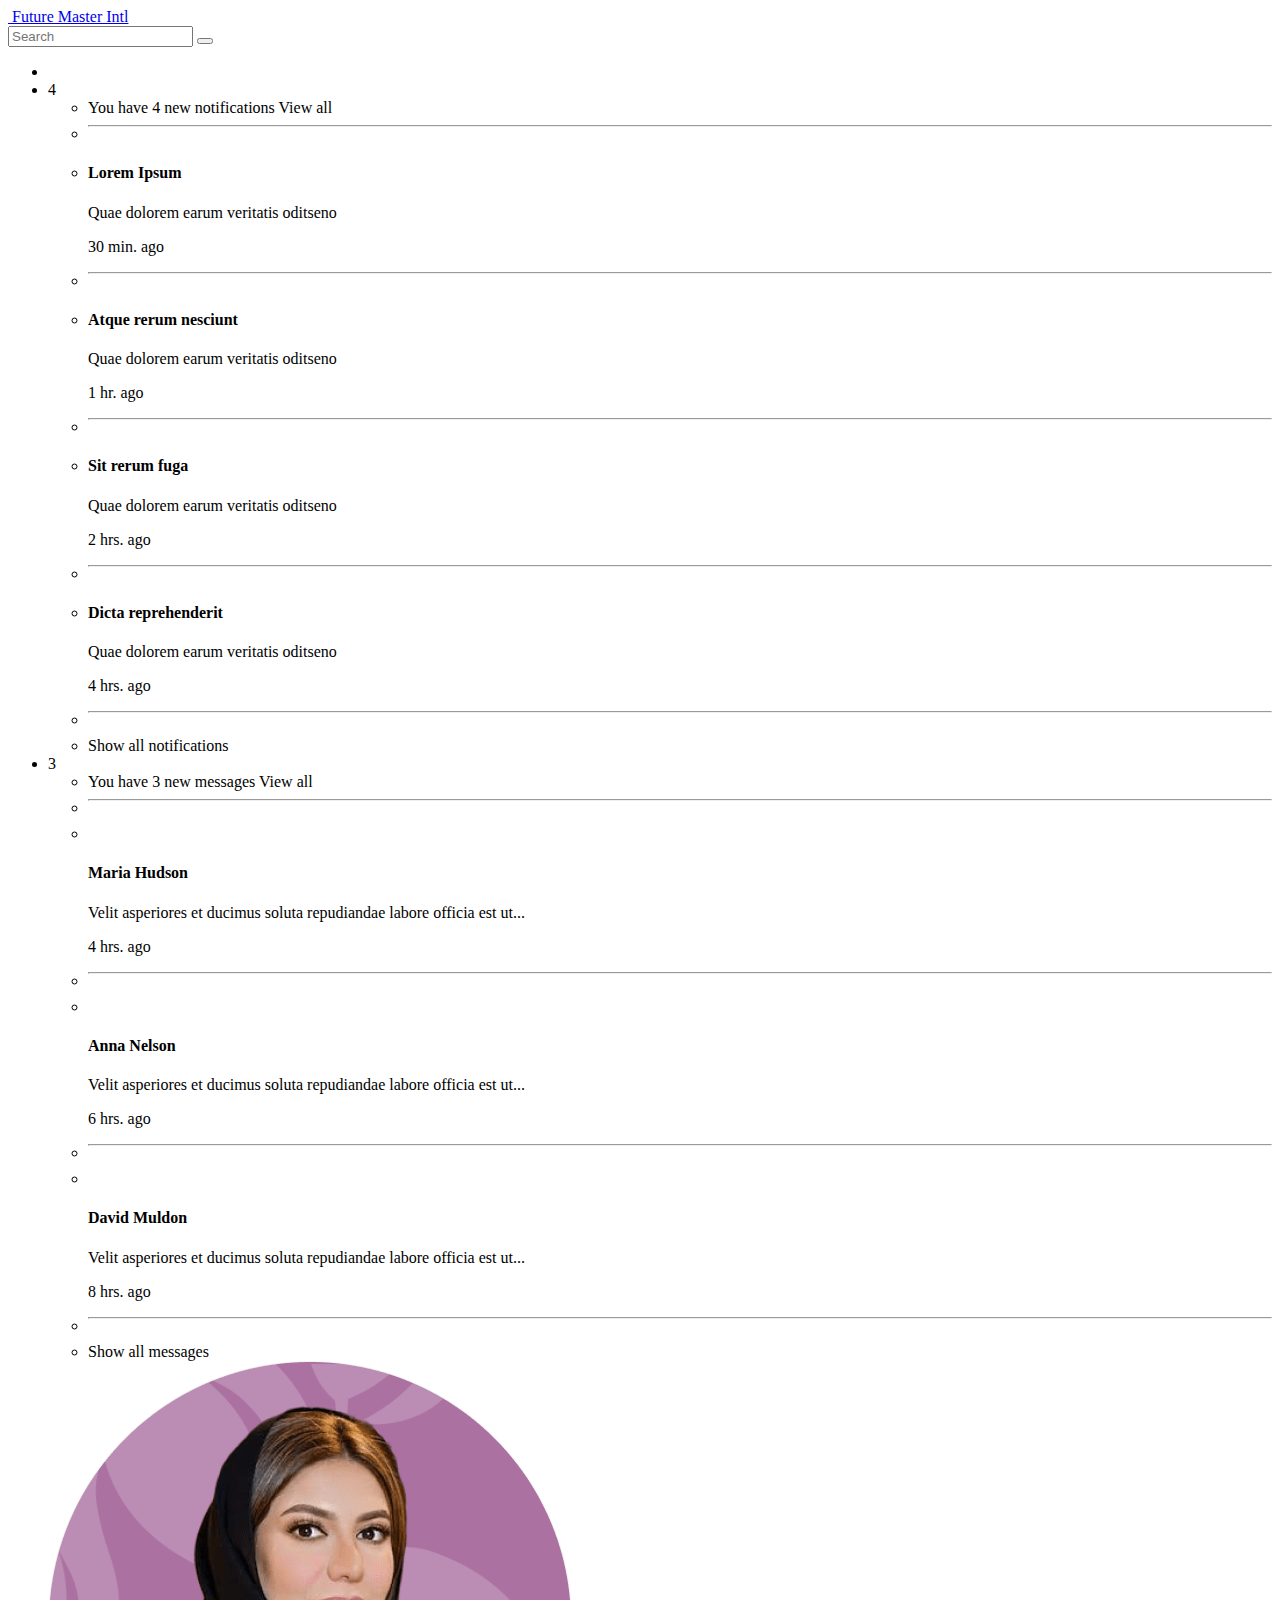
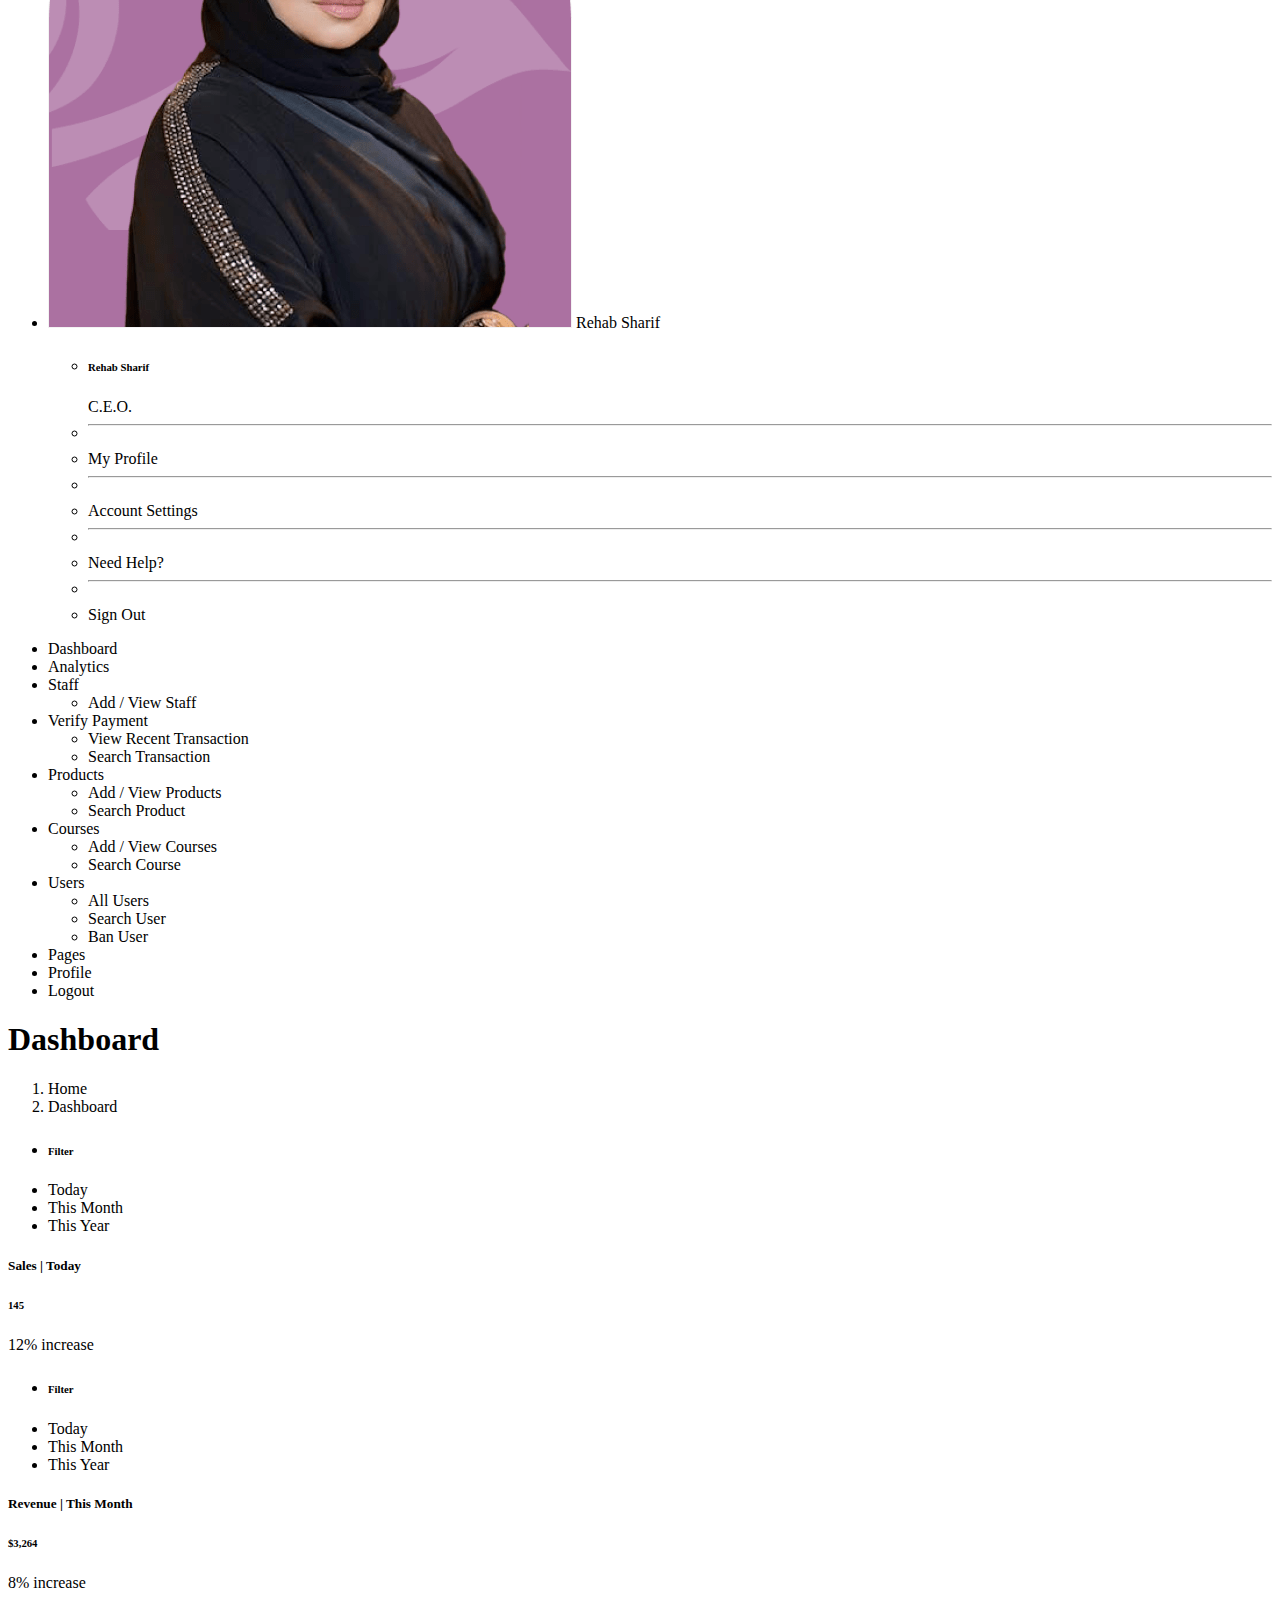
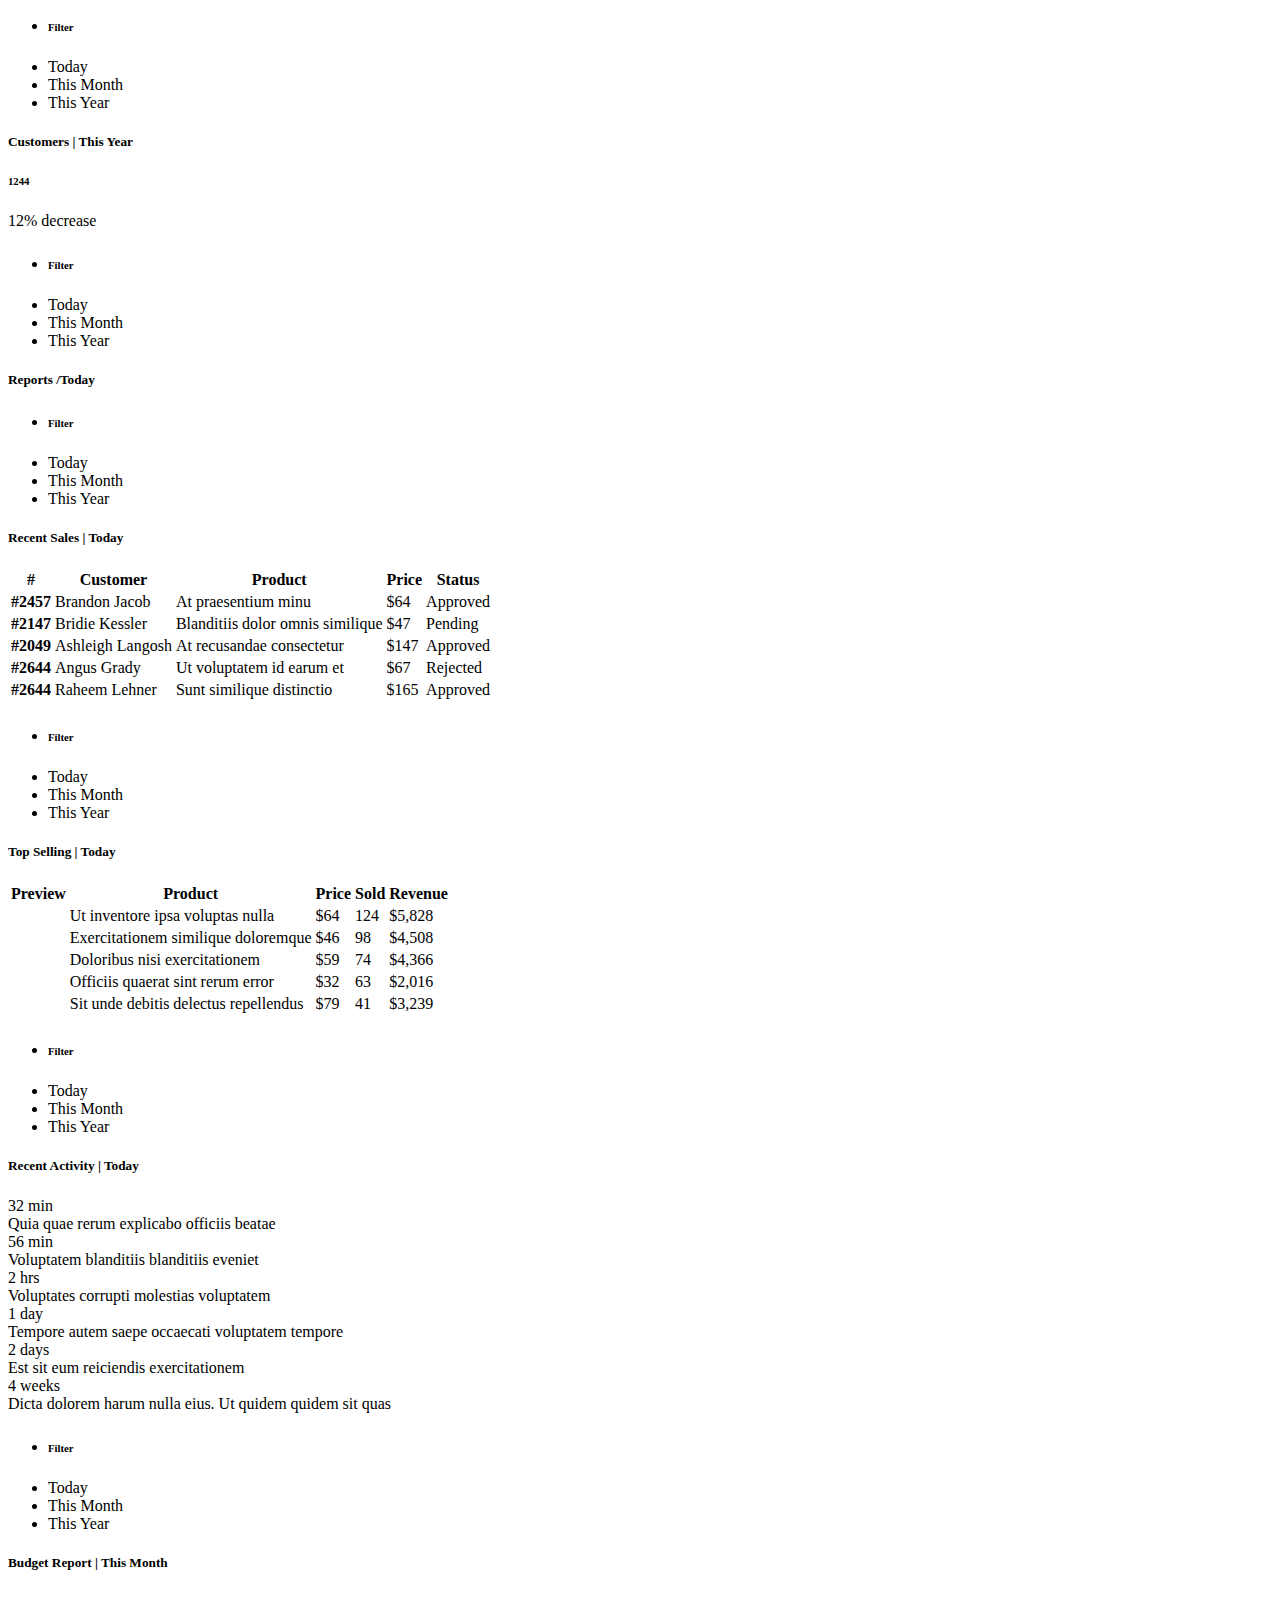
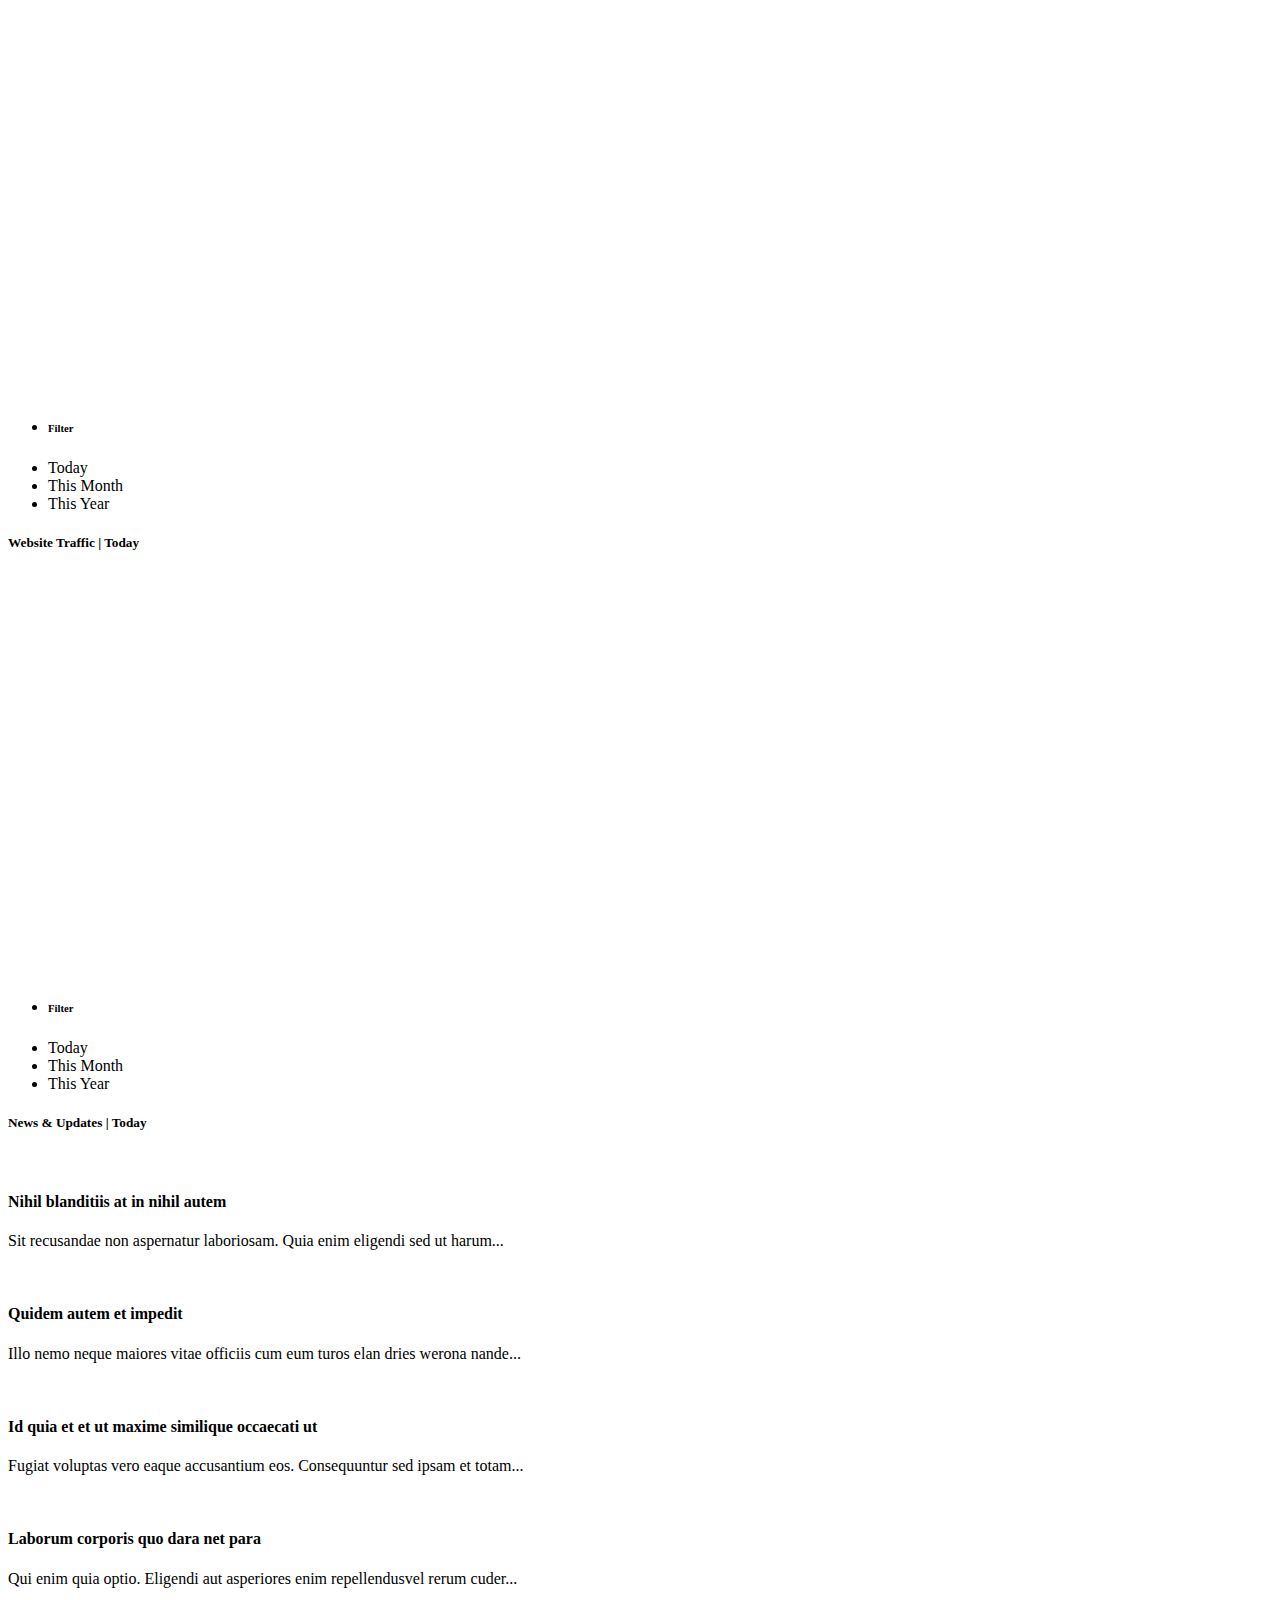
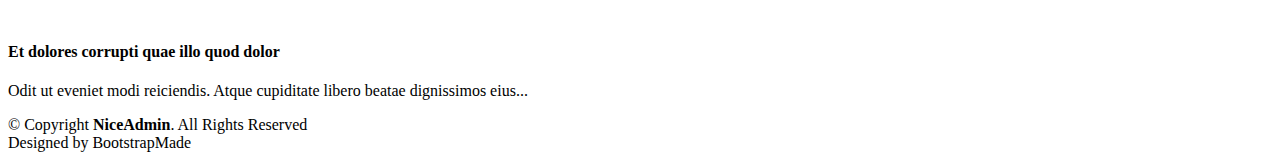
==== index.html @ d4f4d5f5 "Update and rename new.html to index.html" ====
<!DOCTYPE html>
<html lang="en">

<head>
  <meta charset="utf-8">
  <meta content="width=device-width, initial-scale=1.0" name="viewport">

  <title>Dashboard</title>
  <meta content="" name="description">
  <meta content="" name="keywords">

  <!-- Favicons -->
  <link href="assets/img/favicon.png" rel="icon">
  <link href="assets/img/apple-touch-icon.png" rel="apple-touch-icon">

  <!-- Google Fonts -->
  <link href="https://fonts.gstatic.com" rel="preconnect">
  <link href="https://fonts.googleapis.com/css?family=Open+Sans:300,300i,400,400i,600,600i,700,700i|Nunito:300,300i,400,400i,600,600i,700,700i|Poppins:300,300i,400,400i,500,500i,600,600i,700,700i" rel="stylesheet">

  <!-- Vendor CSS Files -->
  <link href="assets/vendor/bootstrap/css/bootstrap.min.css" rel="stylesheet">
  <link href="assets/vendor/bootstrap-icons/bootstrap-icons.css" rel="stylesheet">
  <link href="assets/vendor/boxicons/css/boxicons.min.css" rel="stylesheet">
  <link href="assets/vendor/quill/quill.snow.css" rel="stylesheet">
  <link href="assets/vendor/quill/quill.bubble.css" rel="stylesheet">
  <link href="assets/vendor/remixicon/remixicon.css" rel="stylesheet">
  <link href="assets/vendor/simple-datatables/style.css" rel="stylesheet">


  <!-- Template Main CSS File -->
  <link href="assets/css/style.css" rel="stylesheet">

  <!-- =======================================================
  * Template Name: NiceAdmin
  * Updated: Jan 29 2024 with Bootstrap v5.3.2
  * Template URL: https://bootstrapmade.com/nice-admin-bootstrap-admin-html-template/
  * Author: BootstrapMade.com
  * License: https://bootstrapmade.com/license/
  ======================================================== -->
</head>

<body>

  <!-- ======= Header ======= -->
  <header id="header" class="header fixed-top d-flex align-items-center">

    <div class="d-flex align-items-center justify-content-between">
      <a href="#" class="logo d-flex align-items-center">
        <img src="assets/img/logo.png" alt="">
        <span class="d-none d-lg-block">Future Master Intl</span>
      </a>
      <i class="bi bi-list toggle-sidebar-btn"></i>
    </div><!-- End Logo -->

    <div class="search-bar">
      <form class="search-form d-flex align-items-center" method="POST" action="#">
        <input type="text" name="query" placeholder="Search" title="Enter search keyword">
        <button type="submit" title="Search"><i class="bi bi-search"></i></button>
      </form>
    </div><!-- End Search Bar -->

    <nav class="header-nav ms-auto">
      <ul class="d-flex align-items-center">

        <li class="nav-item d-block d-lg-none">
          <a class="nav-link nav-icon search-bar-toggle " haref="#">
            <i class="bi bi-search"></i>
          </a>
        </li><!-- End Search Icon-->

        <li class="nav-item dropdown">

          <a class="nav-link nav-icon" haref="#" data-bs-toggle="dropdown">
            <i class="bi bi-bell"></i>
            <span class="badge bg-primary badge-number">4</span>
          </a><!-- End Notification Icon -->

          <ul class="dropdown-menu dropdown-menu-end dropdown-menu-arrow notifications">
            <li class="dropdown-header">
              You have 4 new notifications
              <a haref="#"><span class="badge rounded-pill bg-primary p-2 ms-2">View all</span></a>
            </li>
            <li>
              <hr class="dropdown-divider">
            </li>

            <li class="notification-item">
              <i class="bi bi-exclamation-circle text-warning"></i>
              <div>
                <h4>Lorem Ipsum</h4>
                <p>Quae dolorem earum veritatis oditseno</p>
                <p>30 min. ago</p>
              </div>
            </li>

            <li>
              <hr class="dropdown-divider">
            </li>

            <li class="notification-item">
              <i class="bi bi-x-circle text-danger"></i>
              <div>
                <h4>Atque rerum nesciunt</h4>
                <p>Quae dolorem earum veritatis oditseno</p>
                <p>1 hr. ago</p>
              </div>
            </li>

            <li>
              <hr class="dropdown-divider">
            </li>

            <li class="notification-item">
              <i class="bi bi-check-circle text-success"></i>
              <div>
                <h4>Sit rerum fuga</h4>
                <p>Quae dolorem earum veritatis oditseno</p>
                <p>2 hrs. ago</p>
              </div>
            </li>

            <li>
              <hr class="dropdown-divider">
            </li>

            <li class="notification-item">
              <i class="bi bi-info-circle text-primary"></i>
              <div>
                <h4>Dicta reprehenderit</h4>
                <p>Quae dolorem earum veritatis oditseno</p>
                <p>4 hrs. ago</p>
              </div>
            </li>

            <li>
              <hr class="dropdown-divider">
            </li>
            <li class="dropdown-footer">
              <a haref="#">Show all notifications</a>
            </li>

          </ul><!-- End Notification Dropdown Items -->

        </li><!-- End Notification Nav -->

        <li class="nav-item dropdown">

          <a class="nav-link nav-icon" haref="#" data-bs-toggle="dropdown">
            <i class="bi bi-chat-left-text"></i>
            <span class="badge bg-success badge-number">3</span>
          </a><!-- End Messages Icon -->

          <ul class="dropdown-menu dropdown-menu-end dropdown-menu-arrow messages">
            <li class="dropdown-header">
              You have 3 new messages
              <a haref="#"><span class="badge rounded-pill bg-primary p-2 ms-2">View all</span></a>
            </li>
            <li>
              <hr class="dropdown-divider">
            </li>

            <li class="message-item">
              <a haref="#">
                <img src="assets/img/messages-1.jpg" alt="" class="rounded-circle">
                <div>
                  <h4>Maria Hudson</h4>
                  <p>Velit asperiores et ducimus soluta repudiandae labore officia est ut...</p>
                  <p>4 hrs. ago</p>
                </div>
              </a>
            </li>
            <li>
              <hr class="dropdown-divider">
            </li>

            <li class="message-item">
              <a haref="#">
                <img src="assets/img/messages-2.jpg" alt="" class="rounded-circle">
                <div>
                  <h4>Anna Nelson</h4>
                  <p>Velit asperiores et ducimus soluta repudiandae labore officia est ut...</p>
                  <p>6 hrs. ago</p>
                </div>
              </a>
            </li>
            <li>
              <hr class="dropdown-divider">
            </li>

            <li class="message-item">
              <a haref="#">
                <img src="assets/img/messages-3.jpg" alt="" class="rounded-circle">
                <div>
                  <h4>David Muldon</h4>
                  <p>Velit asperiores et ducimus soluta repudiandae labore officia est ut...</p>
                  <p>8 hrs. ago</p>
                </div>
              </a>
            </li>
            <li>
              <hr class="dropdown-divider">
            </li>

            <li class="dropdown-footer">
              <a haref="#">Show all messages</a>
            </li>

          </ul><!-- End Messages Dropdown Items -->

        </li><!-- End Messages Nav -->

        <li class="nav-item dropdown pe-3">

          <a class="nav-link nav-profile d-flex align-items-center pe-0" haref="#" data-bs-toggle="dropdown">
            <img src="About-Rehab.png" alt="Profile" class="rounded-circle">
            <span class="d-none d-md-block dropdown-toggle ps-2">Rehab Sharif</span>
          </a><!-- End Profile Iamge Icon -->

          <ul class="dropdown-menu dropdown-menu-end dropdown-menu-arrow profile">
            <li class="dropdown-header">
              <h6>Rehab Sharif</h6>
              <span>C.E.O.</span>
            </li>
            <li>
              <hr class="dropdown-divider">
            </li>

            <li>
              <a class="dropdown-item d-flex align-items-center" haref="users-profile.html">
                <i class="bi bi-person"></i>
                <span>My Profile</span>
              </a>
            </li>
            <li>
              <hr class="dropdown-divider">
            </li>

            <li>
              <a class="dropdown-item d-flex align-items-center" haref="users-profile.html">
                <i class="bi bi-gear"></i>
                <span>Account Settings</span>
              </a>
            </li>
            <li>
              <hr class="dropdown-divider">
            </li>

            <li>
              <a class="dropdown-item d-flex align-items-center" haref="pages-faq.html">
                <i class="bi bi-question-circle"></i>
                <span>Need Help?</span>
              </a>
            </li>
            <li>
              <hr class="dropdown-divider">
            </li>

            <li>
              <a class="dropdown-item d-flex align-items-center" haref="#">
                <i class="bi bi-box-arrow-right"></i>
                <span>Sign Out</span>
              </a>
            </li>

          </ul><!-- End Profile Dropdown Items -->
        </li><!-- End Profile Nav -->

      </ul>
    </nav><!-- End Icons Navigation -->

  </header><!-- End Header -->

  <!-- ======= Sidebar ======= -->
  <aside id="sidebar" class="sidebar">

    <ul class="sidebar-nav" id="sidebar-nav">

      <li class="nav-item">
        <a class="nav-link " haref="index.html" >
          <i class="bi bi-grid"></i>
          <span>Dashboard</span>
        </a>
      </li><!-- End Dashboard Nav -->

      <!-- Analytics  -->
      <li class="nav-item">
        <a class="nav-link collapsed" data-bs-target="#tables-nav" data-bs-toggle="collapse" haref="#">
          <i class="bi bi-layout-text-window-reverse"></i><span>Analytics</span>
        </a>
      </li>

      <!-- Staff Module  -->
      <li class="nav-item">
        <a class="nav-link collapsed" data-bs-target="#tables-nav" data-bs-toggle="collapse" haref="#">
          <i class="bi bi-layout-text-window-reverse"></i><span>Staff</span><i class="bi bi-chevron-down ms-auto"></i>
        </a>
        <ul id="tables-nav" class="nav-content collapse " data-bs-parent="#sidebar-nav">
          <li>
            <a haref="tables-general.html">
              <i class="bi bi-circle"></i><span>Add / View Staff</span>
            </a>
          </li>
        
        </ul>
      </li>

      <!-- verify payment module  -->
      <li class="nav-item">
        <a class="nav-link collapsed" data-bs-target="#tables-nav" data-bs-toggle="collapse" haref="#">
          <i class="bi bi-layout-text-window-reverse"></i><span>Verify Payment</span><i class="bi bi-chevron-down ms-auto"></i>
        </a>
        <ul id="tables-nav" class="nav-content collapse " data-bs-parent="#sidebar-nav">
          <li>
            <a haref="tables-general.html">
              <i class="bi bi-circle"></i><span> View Recent Transaction</span>
            </a>
          </li>
          <li>
            <a haref="tables-data.html">
              <i class="bi bi-circle"></i><span>Search Transaction</span>
            </a>
          </li>
        </ul>
      </li>

      <!-- //product managerment  -->
<li class="nav-item">
    <a class="nav-link collapsed" data-bs-target="#tables-nav" data-bs-toggle="collapse" haref="#">
      <i class="bi bi-layout-text-window-reverse"></i><span>Products</span><i class="bi bi-chevron-down ms-auto"></i>
    </a>
    <ul id="tables-nav" class="nav-content collapse " data-bs-parent="#sidebar-nav">
      <li>
        <a haref="tables-general.html">
          <i class="bi bi-circle"></i><span> Add / View Products</span>
        </a>
      </li>
      <li>
        <a haref="tables-data.html">
          <i class="bi bi-circle"></i><span>Search Product</span>
        </a>
      </li>
    </ul>
  </li>

      <!-- Course Management  -->
      <li class="nav-item">
        <a class="nav-link collapsed" data-bs-target="#tables-nav" data-bs-toggle="collapse" haref="#">
          <i class="bi bi-layout-text-window-reverse"></i><span>Courses</span><i class="bi bi-chevron-down ms-auto"></i>
        </a>
        <ul id="tables-nav" class="nav-content collapse " data-bs-parent="#sidebar-nav">
          <li>
            <a haref="tables-general.html">
              <i class="bi bi-circle"></i><span>Add / View Courses</span>
            </a>
          </li>
          <li>
            <a haref="tables-data.html">
              <i class="bi bi-circle"></i><span>Search Course</span>
            </a>
          </li>
        </ul>
      </li>
 <!-- client Management  -->
 <li class="nav-item">
    <a class="nav-link collapsed" data-bs-target="#tables-nav" data-bs-toggle="collapse" haref="#">
      <i class="bi bi-layout-text-window-reverse"></i><span>Users</span><i class="bi bi-chevron-down ms-auto"></i>
    </a>
    <ul id="tables-nav" class="nav-content collapse " data-bs-parent="#sidebar-nav">
      <li>
        <a haref="tables-general.html">
          <i class="bi bi-circle"></i><span>All Users</span>
        </a>
      </li>
      <li>
        <a haref="tables-data.html">
          <i class="bi bi-circle"></i><span>Search User</span>
        </a>
      </li>
      <li>
        <a haref="tables-data.html">
          <i class="bi bi-circle"></i><span>Ban User</span>
        </a>
      </li>
    </ul>
  </li>




    

      <li class="nav-heading">Pages</li>

      <li class="nav-item">
        <a class="nav-link collapsed" haref="users-profile.html">
          <i class="bi bi-person"></i>
          <span>Profile</span>
        </a>
      </li><!-- End Profile Page Nav -->

      

      <li class="nav-item">
        <a class="nav-link collapsed" haref="pages-error-404.html">
          <i class="bi bi-dash-circle"></i>
          <span>Logout</span>
        </a>
      </li>
    </ul>

  </aside><!-- End Sidebar-->

  <main id="main" class="main">

    <div class="pagetitle">
      <h1>Dashboard</h1>
      <nav>
        <ol class="breadcrumb">
          <li class="breadcrumb-item"><a haref="index.html">Home</a></li>
          <li class="breadcrumb-item active ">Dashboard</li>
        </ol>
      </nav>
    </div><!-- End Page Title -->

    <section class="section dashboard">
      <div class="row">

        <!-- Left side columns -->
        <div class="col-lg-8">
          <div class="row">

            <!-- Sales Card -->
            <div class="col-xxl-4 col-md-6">
              <div class="card info-card sales-card">

                <div class="filter">
                  <a class="icon" haref="#" data-bs-toggle="dropdown"><i class="bi bi-three-dots"></i></a>
                  <ul class="dropdown-menu dropdown-menu-end dropdown-menu-arrow">
                    <li class="dropdown-header text-start">
                      <h6>Filter</h6>
                    </li>

                    <li><a class="dropdown-item" haref="#">Today</a></li>
                    <li><a class="dropdown-item" haref="#">This Month</a></li>
                    <li><a class="dropdown-item" haref="#">This Year</a></li>
                  </ul>
                </div>

                <div class="card-body">
                  <h5 class="card-title">Sales <span>| Today</span></h5>

                  <div class="d-flex align-items-center">
                    <div class="card-icon rounded-circle d-flex align-items-center justify-content-center">
                      <i class="bi bi-cart"></i>
                    </div>
                    <div class="ps-3">
                      <h6>145</h6>
                      <span class="text-success small pt-1 fw-bold">12%</span> <span class="text-muted small pt-2 ps-1">increase</span>

                    </div>
                  </div>
                </div>

              </div>
            </div><!-- End Sales Card -->

            <!-- Revenue Card -->
            <div class="col-xxl-4 col-md-6">
              <div class="card info-card revenue-card">

                <div class="filter">
                  <a class="icon" haref="#" data-bs-toggle="dropdown"><i class="bi bi-three-dots"></i></a>
                  <ul class="dropdown-menu dropdown-menu-end dropdown-menu-arrow">
                    <li class="dropdown-header text-start">
                      <h6>Filter</h6>
                    </li>

                    <li><a class="dropdown-item" haref="#">Today</a></li>
                    <li><a class="dropdown-item" haref="#">This Month</a></li>
                    <li><a class="dropdown-item" haref="#">This Year</a></li>
                  </ul>
                </div>

                <div class="card-body">
                  <h5 class="card-title">Revenue <span>| This Month</span></h5>

                  <div class="d-flex align-items-center">
                    <div class="card-icon rounded-circle d-flex align-items-center justify-content-center">
                      <i class="bi bi-currency-dollar"></i>
                    </div>
                    <div class="ps-3">
                      <h6>$3,264</h6>
                      <span class="text-success small pt-1 fw-bold">8%</span> <span class="text-muted small pt-2 ps-1">increase</span>

                    </div>
                  </div>
                </div>

              </div>
            </div><!-- End Revenue Card -->

            <!-- Customers Card -->
            <div class="col-xxl-4 col-xl-12">

              <div class="card info-card customers-card">

                <div class="filter">
                  <a class="icon" haref="#" data-bs-toggle="dropdown"><i class="bi bi-three-dots"></i></a>
                  <ul class="dropdown-menu dropdown-menu-end dropdown-menu-arrow">
                    <li class="dropdown-header text-start">
                      <h6>Filter</h6>
                    </li>

                    <li><a class="dropdown-item" haref="#">Today</a></li>
                    <li><a class="dropdown-item" haref="#">This Month</a></li>
                    <li><a class="dropdown-item" haref="#">This Year</a></li>
                  </ul>
                </div>

                <div class="card-body">
                  <h5 class="card-title">Customers <span>| This Year</span></h5>

                  <div class="d-flex align-items-center">
                    <div class="card-icon rounded-circle d-flex align-items-center justify-content-center">
                      <i class="bi bi-people"></i>
                    </div>
                    <div class="ps-3">
                      <h6>1244</h6>
                      <span class="text-danger small pt-1 fw-bold">12%</span> <span class="text-muted small pt-2 ps-1">decrease</span>

                    </div>
                  </div>

                </div>
              </div>

            </div><!-- End Customers Card -->

            <!-- Reports -->
            <div class="col-12">
              <div class="card">

                <div class="filter">
                  <a class="icon" haref="#" data-bs-toggle="dropdown"><i class="bi bi-three-dots"></i></a>
                  <ul class="dropdown-menu dropdown-menu-end dropdown-menu-arrow">
                    <li class="dropdown-header text-start">
                      <h6>Filter</h6>
                    </li>

                    <li><a class="dropdown-item" haref="#">Today</a></li>
                    <li><a class="dropdown-item" haref="#">This Month</a></li>
                    <li><a class="dropdown-item" haref="#">This Year</a></li>
                  </ul>
                </div>

                <div class="card-body">
                  <h5 class="card-title">Reports <span>/Today</span></h5>

                  <!-- Line Chart -->
                  <div id="reportsChart"></div>

                  <script>
                    document.addEventListener("DOMContentLoaded", () => {
                      new ApexCharts(document.querySelector("#reportsChart"), {
                        series: [{
                          name: 'Sales',
                          data: [31, 40, 28, 51, 42, 82, 56],
                        }, {
                          name: 'Revenue',
                          data: [11, 32, 45, 32, 34, 52, 41]
                        }, {
                          name: 'Customers',
                          data: [15, 11, 32, 18, 9, 24, 11]
                        }],
                        chart: {
                          height: 350,
                          type: 'area',
                          toolbar: {
                            show: false
                          },
                        },
                        markers: {
                          size: 4
                        },
                        colors: ['#4154f1', '#2eca6a', '#ff771d'],
                        fill: {
                          type: "gradient",
                          gradient: {
                            shadeIntensity: 1,
                            opacityFrom: 0.3,
                            opacityTo: 0.4,
                            stops: [0, 90, 100]
                          }
                        },
                        dataLabels: {
                          enabled: false
                        },
                        stroke: {
                          curve: 'smooth',
                          width: 2
                        },
                        xaxis: {
                          type: 'datetime',
                          categories: ["2018-09-19T00:00:00.000Z", "2018-09-19T01:30:00.000Z", "2018-09-19T02:30:00.000Z", "2018-09-19T03:30:00.000Z", "2018-09-19T04:30:00.000Z", "2018-09-19T05:30:00.000Z", "2018-09-19T06:30:00.000Z"]
                        },
                        tooltip: {
                          x: {
                            format: 'dd/MM/yy HH:mm'
                          },
                        }
                      }).render();
                    });
                  </script>
                  <!-- End Line Chart -->

                </div>

              </div>
            </div><!-- End Reports -->

            <!-- Recent Sales -->
            <div class="col-12">
              <div class="card recent-sales overflow-auto">

                <div class="filter">
                  <a class="icon" haref="#" data-bs-toggle="dropdown"><i class="bi bi-three-dots"></i></a>
                  <ul class="dropdown-menu dropdown-menu-end dropdown-menu-arrow">
                    <li class="dropdown-header text-start">
                      <h6>Filter</h6>
                    </li>

                    <li><a class="dropdown-item" haref="#">Today</a></li>
                    <li><a class="dropdown-item" haref="#">This Month</a></li>
                    <li><a class="dropdown-item" haref="#">This Year</a></li>
                  </ul>
                </div>

                <div class="card-body">
                  <h5 class="card-title">Recent Sales <span>| Today</span></h5>

                  <table class="table table-borderless datatable">
                    <thead>
                      <tr>
                        <th scope="col">#</th>
                        <th scope="col">Customer</th>
                        <th scope="col">Product</th>
                        <th scope="col">Price</th>
                        <th scope="col">Status</th>
                      </tr>
                    </thead>
                    <tbody>
                      <tr>
                        <th scope="row"><a haref="#">#2457</a></th>
                        <td>Brandon Jacob</td>
                        <td><a haref="#" class="text-primary">At praesentium minu</a></td>
                        <td>$64</td>
                        <td><span class="badge bg-success">Approved</span></td>
                      </tr>
                      <tr>
                        <th scope="row"><a haref="#">#2147</a></th>
                        <td>Bridie Kessler</td>
                        <td><a haref="#" class="text-primary">Blanditiis dolor omnis similique</a></td>
                        <td>$47</td>
                        <td><span class="badge bg-warning">Pending</span></td>
                      </tr>
                      <tr>
                        <th scope="row"><a haref="#">#2049</a></th>
                        <td>Ashleigh Langosh</td>
                        <td><a haref="#" class="text-primary">At recusandae consectetur</a></td>
                        <td>$147</td>
                        <td><span class="badge bg-success">Approved</span></td>
                      </tr>
                      <tr>
                        <th scope="row"><a haref="#">#2644</a></th>
                        <td>Angus Grady</td>
                        <td><a haref="#" class="text-primar">Ut voluptatem id earum et</a></td>
                        <td>$67</td>
                        <td><span class="badge bg-danger">Rejected</span></td>
                      </tr>
                      <tr>
                        <th scope="row"><a haref="#">#2644</a></th>
                        <td>Raheem Lehner</td>
                        <td><a haref="#" class="text-primary">Sunt similique distinctio</a></td>
                        <td>$165</td>
                        <td><span class="badge bg-success">Approved</span></td>
                      </tr>
                    </tbody>
                  </table>

                </div>

              </div>
            </div><!-- End Recent Sales -->

            <!-- Top Selling -->
            <div class="col-12">
              <div class="card top-selling overflow-auto">

                <div class="filter">
                  <a class="icon" haref="#" data-bs-toggle="dropdown"><i class="bi bi-three-dots"></i></a>
                  <ul class="dropdown-menu dropdown-menu-end dropdown-menu-arrow">
                    <li class="dropdown-header text-start">
                      <h6>Filter</h6>
                    </li>

                    <li><a class="dropdown-item" haref="#">Today</a></li>
                    <li><a class="dropdown-item" haref="#">This Month</a></li>
                    <li><a class="dropdown-item" haref="#">This Year</a></li>
                  </ul>
                </div>

                <div class="card-body pb-0">
                  <h5 class="card-title">Top Selling <span>| Today</span></h5>

                  <table class="table table-borderless">
                    <thead>
                      <tr>
                        <th scope="col">Preview</th>
                        <th scope="col">Product</th>
                        <th scope="col">Price</th>
                        <th scope="col">Sold</th>
                        <th scope="col">Revenue</th>
                      </tr>
                    </thead>
                    <tbody>
                      <tr>
                        <th scope="row"><a haref="#"><img src="assets/img/product-1.jpg" alt=""></a></th>
                        <td><a haref="#" class="text-primary fw-bold">Ut inventore ipsa voluptas nulla</a></td>
                        <td>$64</td>
                        <td class="fw-bold">124</td>
                        <td>$5,828</td>
                      </tr>
                      <tr>
                        <th scope="row"><a haref="#"><img src="assets/img/product-2.jpg" alt=""></a></th>
                        <td><a haref="#" class="text-primary fw-bold">Exercitationem similique doloremque</a></td>
                        <td>$46</td>
                        <td class="fw-bold">98</td>
                        <td>$4,508</td>
                      </tr>
                      <tr>
                        <th scope="row"><a haref="#"><img src="assets/img/product-3.jpg" alt=""></a></th>
                        <td><a haref="#" class="text-primary fw-bold">Doloribus nisi exercitationem</a></td>
                        <td>$59</td>
                        <td class="fw-bold">74</td>
                        <td>$4,366</td>
                      </tr>
                      <tr>
                        <th scope="row"><a haref="#"><img src="assets/img/product-4.jpg" alt=""></a></th>
                        <td><a haref="#" class="text-primary fw-bold">Officiis quaerat sint rerum error</a></td>
                        <td>$32</td>
                        <td class="fw-bold">63</td>
                        <td>$2,016</td>
                      </tr>
                      <tr>
                        <th scope="row"><a haref="#"><img src="assets/img/product-5.jpg" alt=""></a></th>
                        <td><a haref="#" class="text-primary fw-bold">Sit unde debitis delectus repellendus</a></td>
                        <td>$79</td>
                        <td class="fw-bold">41</td>
                        <td>$3,239</td>
                      </tr>
                    </tbody>
                  </table>

                </div>

              </div>
            </div><!-- End Top Selling -->

          </div>
        </div><!-- End Left side columns -->

        <!-- Right side columns -->
        <div class="col-lg-4">

          <!-- Recent Activity -->
          <div class="card">
            <div class="filter">
              <a class="icon" haref="#" data-bs-toggle="dropdown"><i class="bi bi-three-dots"></i></a>
              <ul class="dropdown-menu dropdown-menu-end dropdown-menu-arrow">
                <li class="dropdown-header text-start">
                  <h6>Filter</h6>
                </li>

                <li><a class="dropdown-item" haref="#">Today</a></li>
                <li><a class="dropdown-item" haref="#">This Month</a></li>
                <li><a class="dropdown-item" haref="#">This Year</a></li>
              </ul>
            </div>

            <div class="card-body">
              <h5 class="card-title">Recent Activity <span>| Today</span></h5>

              <div class="activity">

                <div class="activity-item d-flex">
                  <div class="activite-label">32 min</div>
                  <i class='bi bi-circle-fill activity-badge text-success align-self-start'></i>
                  <div class="activity-content">
                    Quia quae rerum <a haref="#" class="fw-bold text-dark">explicabo officiis</a> beatae
                  </div>
                </div><!-- End activity item-->

                <div class="activity-item d-flex">
                  <div class="activite-label">56 min</div>
                  <i class='bi bi-circle-fill activity-badge text-danger align-self-start'></i>
                  <div class="activity-content">
                    Voluptatem blanditiis blanditiis eveniet
                  </div>
                </div><!-- End activity item-->

                <div class="activity-item d-flex">
                  <div class="activite-label">2 hrs</div>
                  <i class='bi bi-circle-fill activity-badge text-primary align-self-start'></i>
                  <div class="activity-content">
                    Voluptates corrupti molestias voluptatem
                  </div>
                </div><!-- End activity item-->

                <div class="activity-item d-flex">
                  <div class="activite-label">1 day</div>
                  <i class='bi bi-circle-fill activity-badge text-info align-self-start'></i>
                  <div class="activity-content">
                    Tempore autem saepe <a haref="#" class="fw-bold text-dark">occaecati voluptatem</a> tempore
                  </div>
                </div><!-- End activity item-->

                <div class="activity-item d-flex">
                  <div class="activite-label">2 days</div>
                  <i class='bi bi-circle-fill activity-badge text-warning align-self-start'></i>
                  <div class="activity-content">
                    Est sit eum reiciendis exercitationem
                  </div>
                </div><!-- End activity item-->

                <div class="activity-item d-flex">
                  <div class="activite-label">4 weeks</div>
                  <i class='bi bi-circle-fill activity-badge text-muted align-self-start'></i>
                  <div class="activity-content">
                    Dicta dolorem harum nulla eius. Ut quidem quidem sit quas
                  </div>
                </div><!-- End activity item-->

              </div>

            </div>
          </div><!-- End Recent Activity -->

          <!-- Budget Report -->
       <div class="card">
            <div class="filter">
              <a class="icon" haref="#" data-bs-toggle="dropdown"><i class="bi bi-three-dots"></i></a>
              <ul class="dropdown-menu dropdown-menu-end dropdown-menu-arrow">
                <li class="dropdown-header text-start">
                  <h6>Filter</h6>
                </li>

                <li><a class="dropdown-item" haref="#">Today</a></li>
                <li><a class="dropdown-item" haref="#">This Month</a></li>
                <li><a class="dropdown-item" haref="#">This Year</a></li>
              </ul>
            </div>

            <div class="card-body pb-0">
              <h5 class="card-title">Budget Report <span>| This Month</span></h5>

              <div id="budgetChart" style="min-height: 400px;" class="echart"></div>

              <script>
                document.addEventListener("DOMContentLoaded", () => {
                  var budgetChart = echarts.init(document.querySelector("#budgetChart")).setOption({
                    legend: {
                      data: ['Allocated Budget', 'Actual Spending']
                    },
                    radar: {
                      // shape: 'circle',
                      indicator: [{
                          name: 'Sales',
                          max: 6500
                        },
                        {
                          name: 'Administration',
                          max: 16000
                        },
                        {
                          name: 'Information Technology',
                          max: 30000
                        },
                        {
                          name: 'Customer Support',
                          max: 38000
                        },
                        {
                          name: 'Development',
                          max: 52000
                        },
                        {
                          name: 'Marketing',
                          max: 25000
                        }
                      ]
                    },
                    series: [{
                      name: 'Budget vs spending',
                      type: 'radar',
                      data: [{
                          value: [4200, 3000, 20000, 35000, 50000, 18000],
                          name: 'Allocated Budget'
                        },
                        {
                          value: [5000, 14000, 28000, 26000, 42000, 21000],
                          name: 'Actual Spending'
                        }
                      ]
                    }]
                  });
                });
              </script>

            </div>
          </div>

          <!-- Website Traffic -->
          <div class="card">
            <div class="filter">
              <a class="icon" haref="#" data-bs-toggle="dropdown"><i class="bi bi-three-dots"></i></a>
              <ul class="dropdown-menu dropdown-menu-end dropdown-menu-arrow">
                <li class="dropdown-header text-start">
                  <h6>Filter</h6>
                </li>

                <li><a class="dropdown-item" haref="#">Today</a></li>
                <li><a class="dropdown-item" haref="#">This Month</a></li>
                <li><a class="dropdown-item" haref="#">This Year</a></li>
              </ul>
            </div>

            <div class="card-body pb-0">
              <h5 class="card-title">Website Traffic <span>| Today</span></h5>

              <div id="trafficChart" style="min-height: 400px;" class="echart"></div>

              <script>
                document.addEventListener("DOMContentLoaded", () => {
                  echarts.init(document.querySelector("#trafficChart")).setOption({
                    tooltip: {
                      trigger: 'item'
                    },
                    legend: {
                      top: '5%',
                      left: 'center'
                    },
                    series: [{
                      name: 'Access From',
                      type: 'pie',
                      radius: ['40%', '70%'],
                      avoidLabelOverlap: false,
                      label: {
                        show: false,
                        position: 'center'
                      },
                      emphasis: {
                        label: {
                          show: true,
                          fontSize: '18',
                          fontWeight: 'bold'
                        }
                      },
                      labelLine: {
                        show: false
                      },
                      data: [{
                          value: 1048,
                          name: 'Search Engine'
                        },
                        {
                          value: 735,
                          name: 'Direct'
                        },
                        {
                          value: 580,
                          name: 'Email'
                        },
                        {
                          value: 484,
                          name: 'Union Ads'
                        },
                        {
                          value: 300,
                          name: 'Video Ads'
                        }
                      ]
                    }]
                  });
                });
              </script>

            </div>
          </div><!-- End Website Traffic -->

          <!-- News & Updates Traffic -->
          <div class="card">
            <div class="filter">
              <a class="icon" haref="#" data-bs-toggle="dropdown"><i class="bi bi-three-dots"></i></a>
              <ul class="dropdown-menu dropdown-menu-end dropdown-menu-arrow">
                <li class="dropdown-header text-start">
                  <h6>Filter</h6>
                </li>

                <li><a class="dropdown-item" haref="#">Today</a></li>
                <li><a class="dropdown-item" haref="#">This Month</a></li>
                <li><a class="dropdown-item" haref="#">This Year</a></li>
              </ul>
            </div>

            <div class="card-body pb-0">
              <h5 class="card-title">News &amp; Updates <span>| Today</span></h5>

              <div class="news">
                <div class="post-item clearfix">
                  <img src="assets/img/news-1.jpg" alt="">
                  <h4><a haref="#">Nihil blanditiis at in nihil autem</a></h4>
                  <p>Sit recusandae non aspernatur laboriosam. Quia enim eligendi sed ut harum...</p>
                </div>

                <div class="post-item clearfix">
                  <img src="assets/img/news-2.jpg" alt="">
                  <h4><a haref="#">Quidem autem et impedit</a></h4>
                  <p>Illo nemo neque maiores vitae officiis cum eum turos elan dries werona nande...</p>
                </div>

                <div class="post-item clearfix">
                  <img src="assets/img/news-3.jpg" alt="">
                  <h4><a haref="#">Id quia et et ut maxime similique occaecati ut</a></h4>
                  <p>Fugiat voluptas vero eaque accusantium eos. Consequuntur sed ipsam et totam...</p>
                </div>

                <div class="post-item clearfix">
                  <img src="assets/img/news-4.jpg" alt="">
                  <h4><a haref="#">Laborum corporis quo dara net para</a></h4>
                  <p>Qui enim quia optio. Eligendi aut asperiores enim repellendusvel rerum cuder...</p>
                </div>

                <div class="post-item clearfix">
                  <img src="assets/img/news-5.jpg" alt="">
                  <h4><a haref="#">Et dolores corrupti quae illo quod dolor</a></h4>
                  <p>Odit ut eveniet modi reiciendis. Atque cupiditate libero beatae dignissimos eius...</p>
                </div>

              </div><!-- End sidebar recent posts-->

            </div>
          </div><!-- End News & Updates -->

        </div><!-- End Right side columns -->

      </div>
    </section>

  </main><!-- End #main -->

  <!-- ======= Footer ======= -->
  <footer id="footer" class="footer">
    <div class="copyright">
      &copy; Copyright <strong><span>NiceAdmin</span></strong>. All Rights Reserved
    </div>
    <div class="credits">
      <!-- All the links in the footer should remain intact. -->
      <!-- You can delete the links only if you purchased the pro version. -->
      <!-- Licensing information: https://bootstrapmade.com/license/ -->
      <!-- Purchase the pro version with working PHP/AJAX contact form: https://bootstrapmade.com/nice-admin-bootstrap-admin-html-template/ -->
      Designed by <a haref="https://bootstrapmade.com/">BootstrapMade</a>
    </div>
  </footer><!-- End Footer -->

  <a haref="#" class="back-to-top d-flex align-items-center justify-content-center"><i class="bi bi-arrow-up-short"></i></a>

  <!-- Vendor JS Files -->
  <script src="assets/vendor/apexcharts/apexcharts.min.js"></script>
  <script src="assets/vendor/bootstrap/js/bootstrap.bundle.min.js"></script>
  <script src="assets/vendor/chart.js/chart.umd.js"></script>
  <script src="assets/vendor/echarts/echarts.min.js"></script>
  <script src="assets/vendor/quill/quill.min.js"></script>
  <script src="assets/vendor/simple-datatables/simple-datatables.js"></script>
  <script src="assets/vendor/tinymce/tinymce.min.js"></script>
  <script src="assets/vendor/php-email-form/validate.js"></script>

  <!-- Template Main JS File -->
  <script src="assets/js/main.js"></script>

</body>

</html>
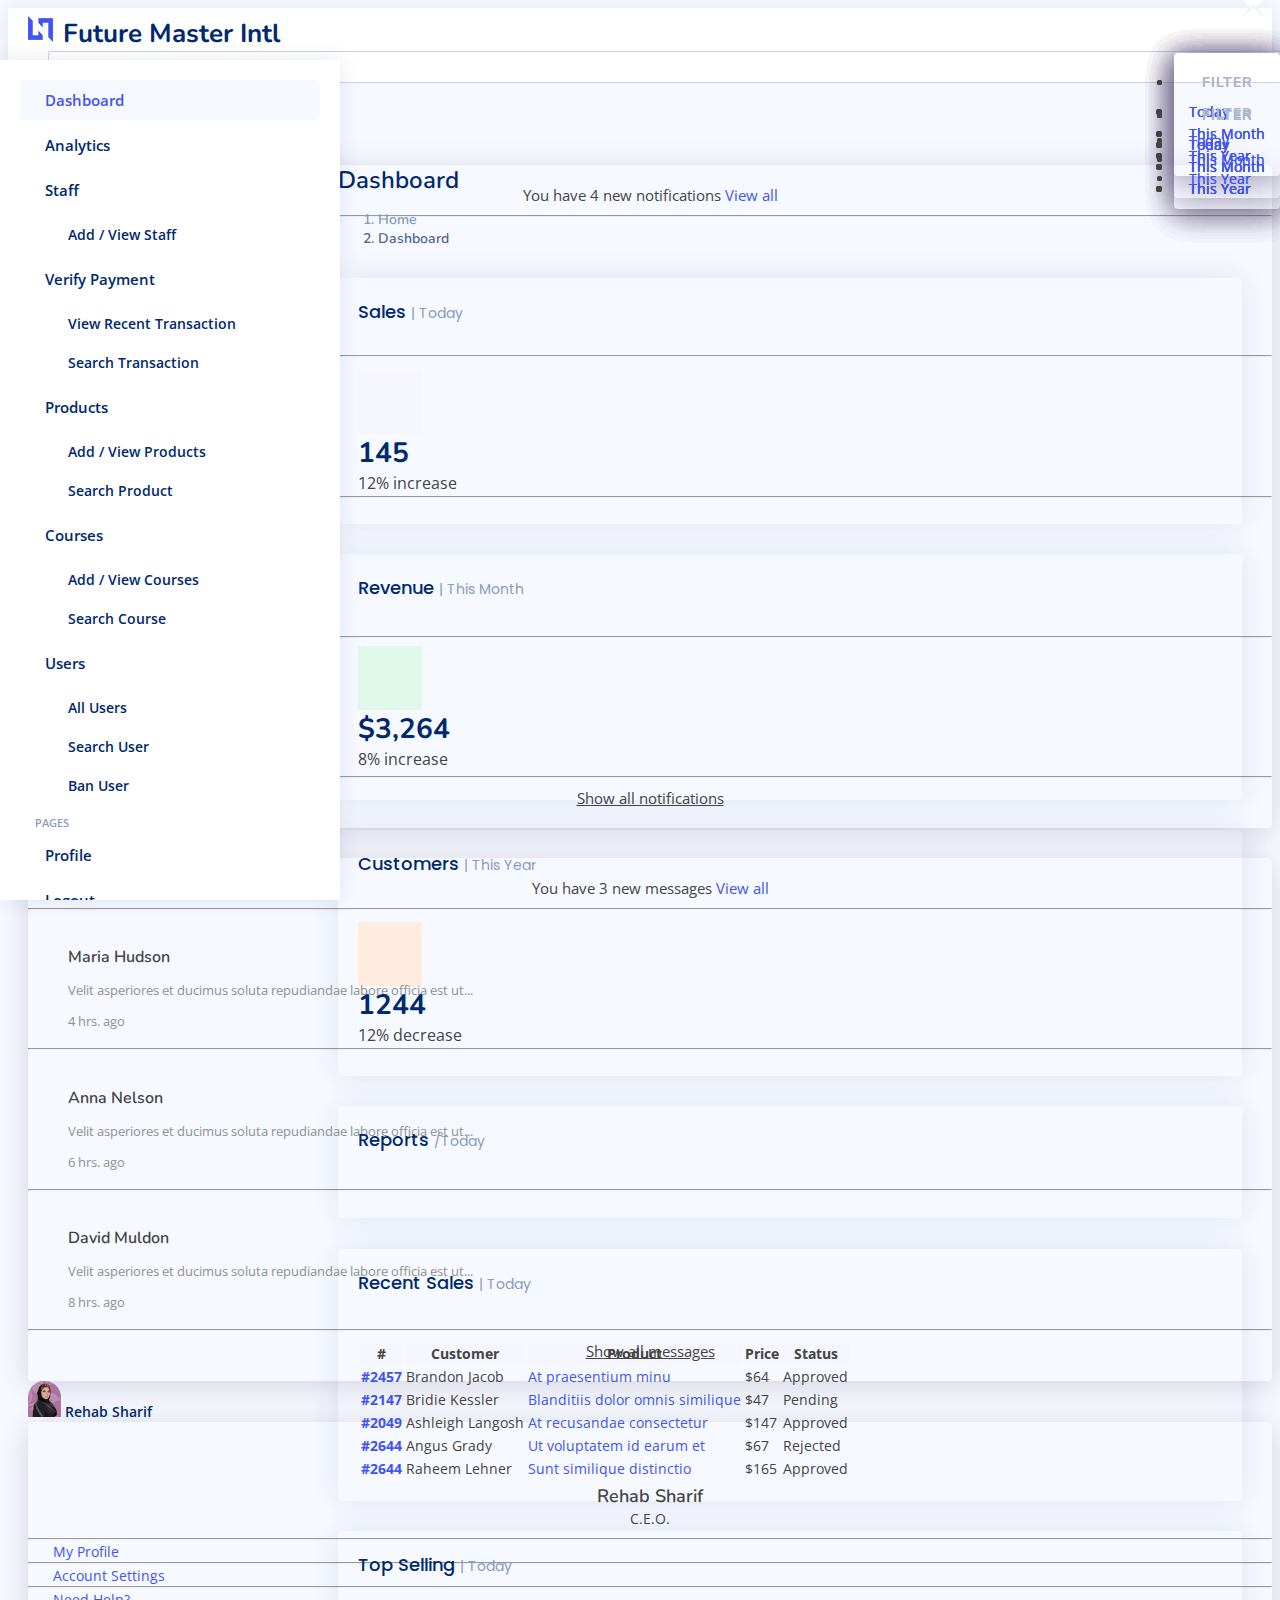
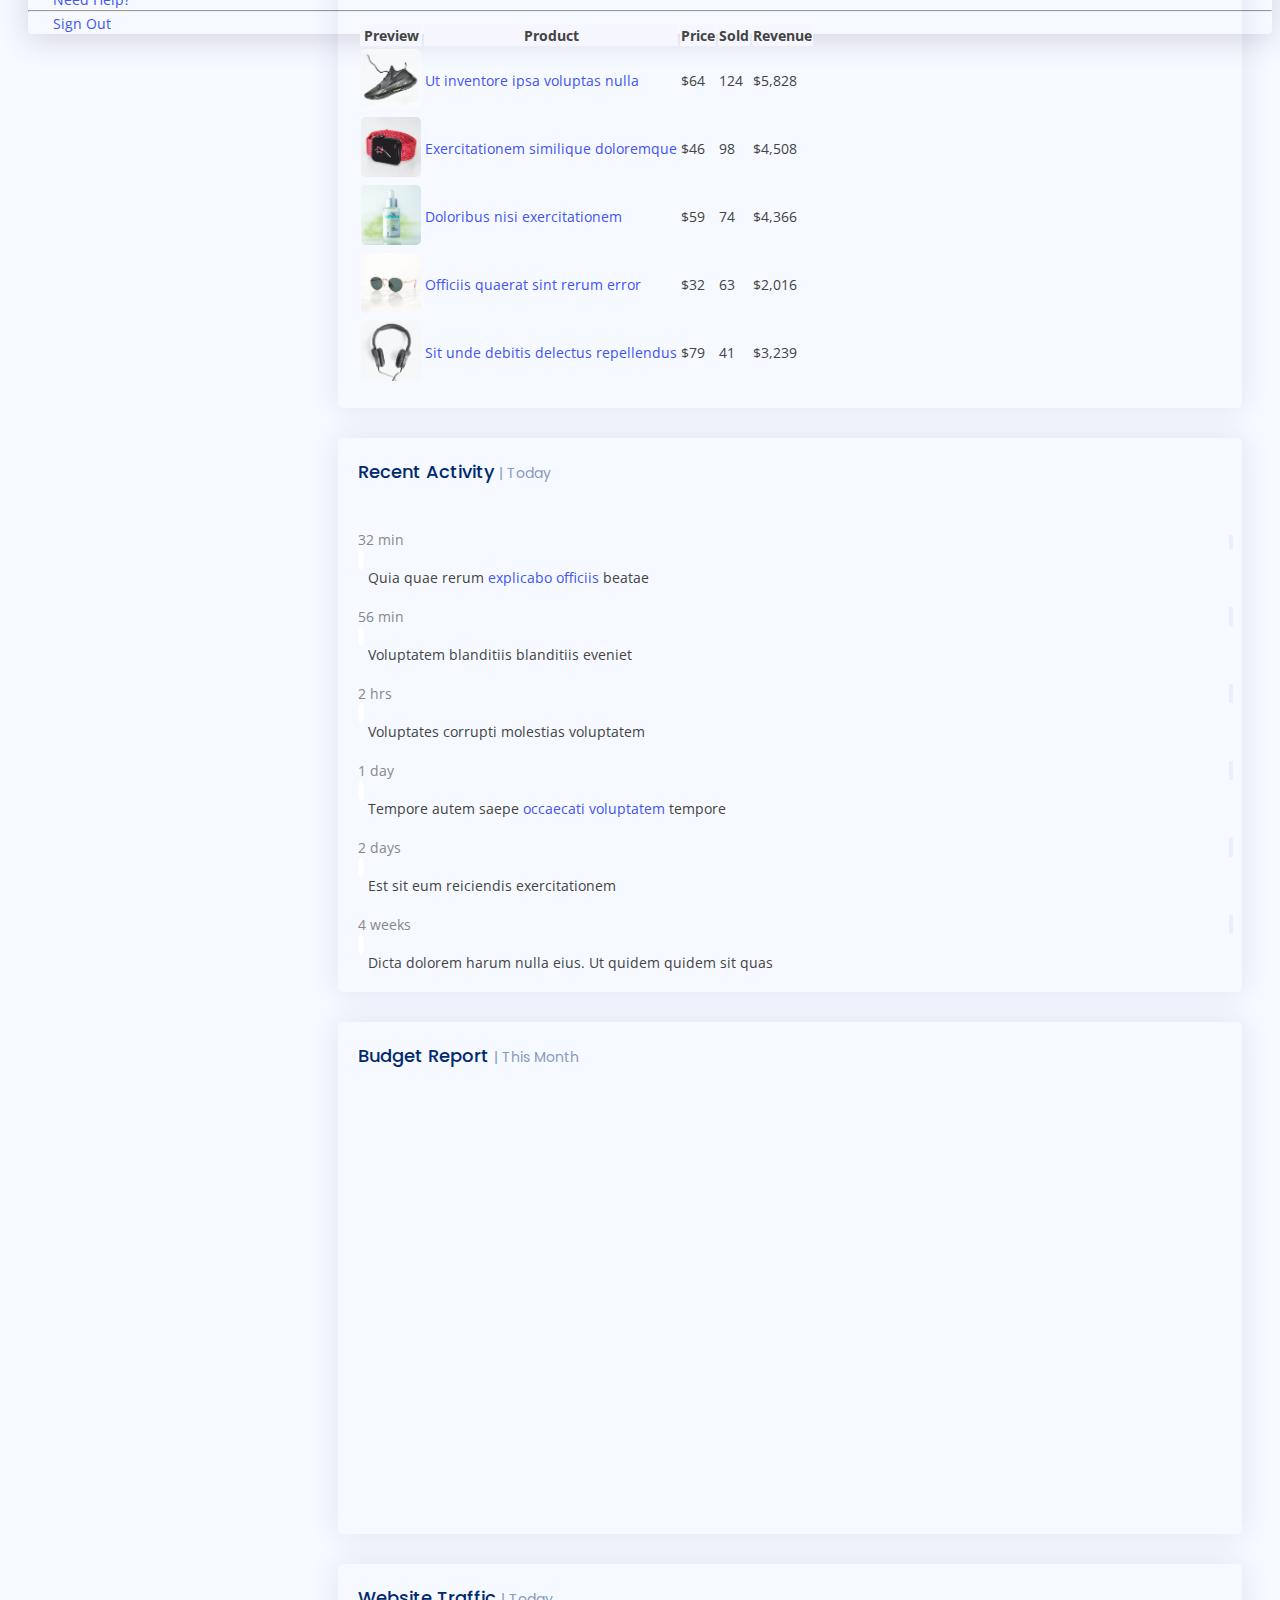
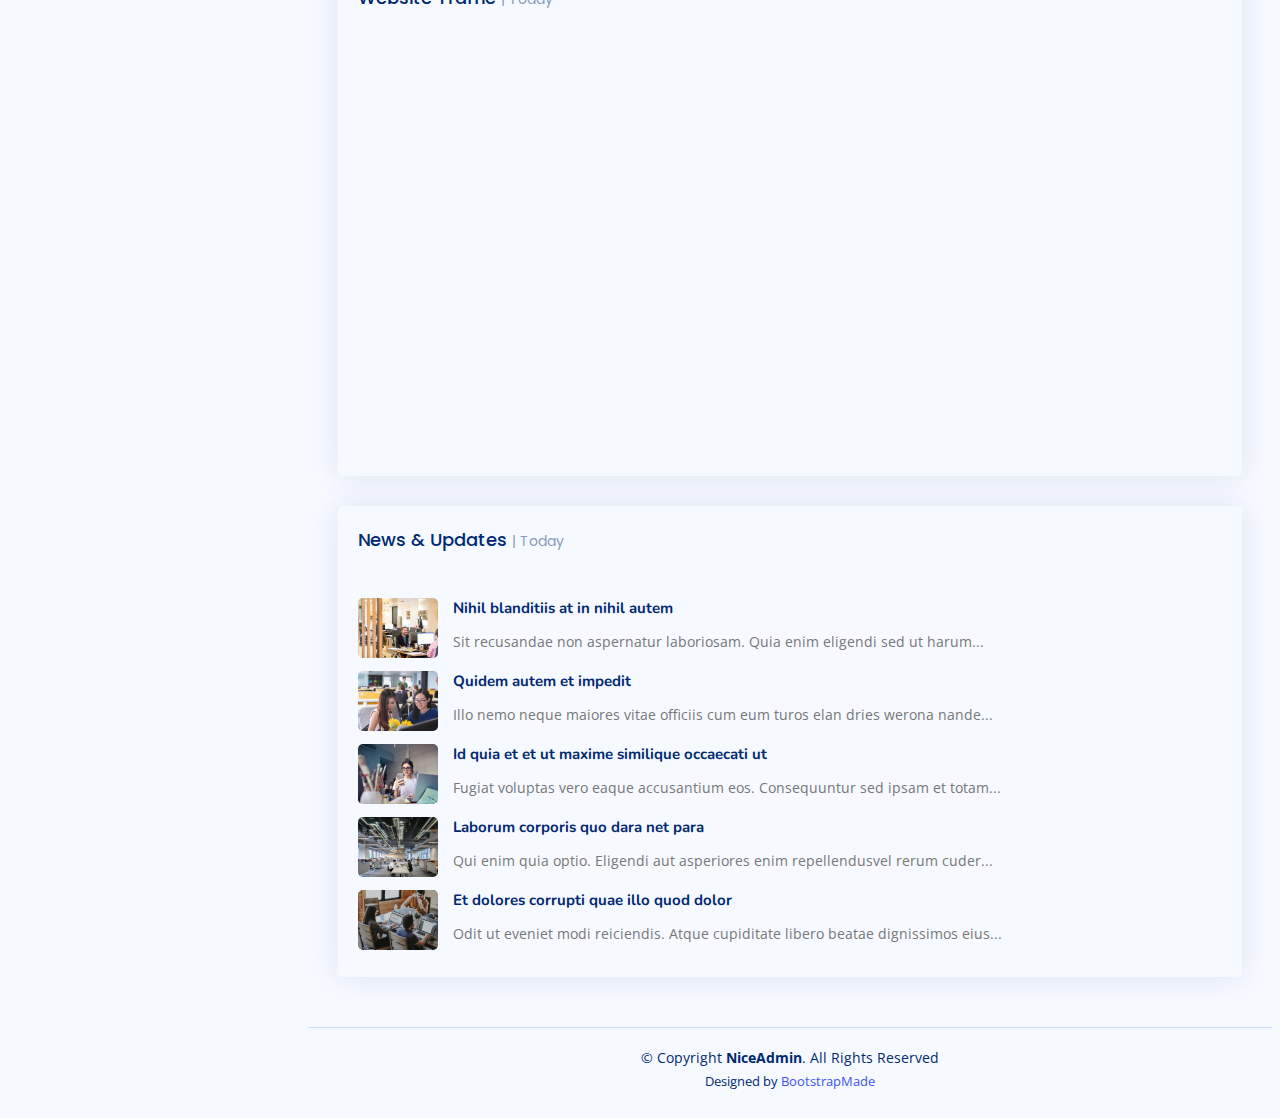
==== commit 5274442d: "photo path change" ====
--- a/index.html
+++ b/index.html
@@ -10,8 +10,8 @@
   <meta content="" name="keywords">
 
   <!-- Favicons -->
-  <link href="assets/img/favicon.png" rel="icon">
-  <link href="assets/img/apple-touch-icon.png" rel="apple-touch-icon">
+  <link href="favicon.png" rel="icon">
+  <link href="apple-touch-icon.png" rel="apple-touch-icon">
 
   <!-- Google Fonts -->
   <link href="https://fonts.gstatic.com" rel="preconnect">
@@ -28,7 +28,7 @@
 
 
   <!-- Template Main CSS File -->
-  <link href="assets/css/style.css" rel="stylesheet">
+  <link href="style.css" rel="stylesheet">
 
   <!-- =======================================================
   * Template Name: NiceAdmin
@@ -46,7 +46,7 @@
 
     <div class="d-flex align-items-center justify-content-between">
       <a href="#" class="logo d-flex align-items-center">
-        <img src="assets/img/logo.png" alt="">
+        <img src="logo.png" alt="">
         <span class="d-none d-lg-block">Future Master Intl</span>
       </a>
       <i class="bi bi-list toggle-sidebar-btn"></i>
@@ -724,35 +724,35 @@
                     </thead>
                     <tbody>
                       <tr>
-                        <th scope="row"><a haref="#"><img src="assets/img/product-1.jpg" alt=""></a></th>
+                        <th scope="row"><a haref="#"><img src="product-1.jpg" alt=""></a></th>
                         <td><a haref="#" class="text-primary fw-bold">Ut inventore ipsa voluptas nulla</a></td>
                         <td>$64</td>
                         <td class="fw-bold">124</td>
                         <td>$5,828</td>
                       </tr>
                       <tr>
-                        <th scope="row"><a haref="#"><img src="assets/img/product-2.jpg" alt=""></a></th>
+                        <th scope="row"><a haref="#"><img src="product-2.jpg" alt=""></a></th>
                         <td><a haref="#" class="text-primary fw-bold">Exercitationem similique doloremque</a></td>
                         <td>$46</td>
                         <td class="fw-bold">98</td>
                         <td>$4,508</td>
                       </tr>
                       <tr>
-                        <th scope="row"><a haref="#"><img src="assets/img/product-3.jpg" alt=""></a></th>
+                        <th scope="row"><a haref="#"><img src="product-3.jpg" alt=""></a></th>
                         <td><a haref="#" class="text-primary fw-bold">Doloribus nisi exercitationem</a></td>
                         <td>$59</td>
                         <td class="fw-bold">74</td>
                         <td>$4,366</td>
                       </tr>
                       <tr>
-                        <th scope="row"><a haref="#"><img src="assets/img/product-4.jpg" alt=""></a></th>
+                        <th scope="row"><a haref="#"><img src="product-4.jpg" alt=""></a></th>
                         <td><a haref="#" class="text-primary fw-bold">Officiis quaerat sint rerum error</a></td>
                         <td>$32</td>
                         <td class="fw-bold">63</td>
                         <td>$2,016</td>
                       </tr>
                       <tr>
-                        <th scope="row"><a haref="#"><img src="assets/img/product-5.jpg" alt=""></a></th>
+                        <th scope="row"><a haref="#"><img src="product-5.jpg" alt=""></a></th>
                         <td><a haref="#" class="text-primary fw-bold">Sit unde debitis delectus repellendus</a></td>
                         <td>$79</td>
                         <td class="fw-bold">41</td>
@@ -1017,31 +1017,31 @@
 
               <div class="news">
                 <div class="post-item clearfix">
-                  <img src="assets/img/news-1.jpg" alt="">
+                  <img src="news-1.jpg" alt="">
                   <h4><a haref="#">Nihil blanditiis at in nihil autem</a></h4>
                   <p>Sit recusandae non aspernatur laboriosam. Quia enim eligendi sed ut harum...</p>
                 </div>
 
                 <div class="post-item clearfix">
-                  <img src="assets/img/news-2.jpg" alt="">
+                  <img src="news-2.jpg" alt="">
                   <h4><a haref="#">Quidem autem et impedit</a></h4>
                   <p>Illo nemo neque maiores vitae officiis cum eum turos elan dries werona nande...</p>
                 </div>
 
                 <div class="post-item clearfix">
-                  <img src="assets/img/news-3.jpg" alt="">
+                  <img src="news-3.jpg" alt="">
                   <h4><a haref="#">Id quia et et ut maxime similique occaecati ut</a></h4>
                   <p>Fugiat voluptas vero eaque accusantium eos. Consequuntur sed ipsam et totam...</p>
                 </div>
 
                 <div class="post-item clearfix">
-                  <img src="assets/img/news-4.jpg" alt="">
+                  <img src="news-4.jpg" alt="">
                   <h4><a haref="#">Laborum corporis quo dara net para</a></h4>
                   <p>Qui enim quia optio. Eligendi aut asperiores enim repellendusvel rerum cuder...</p>
                 </div>
 
                 <div class="post-item clearfix">
-                  <img src="assets/img/news-5.jpg" alt="">
+                  <img src="news-5.jpg" alt="">
                   <h4><a haref="#">Et dolores corrupti quae illo quod dolor</a></h4>
                   <p>Odit ut eveniet modi reiciendis. Atque cupiditate libero beatae dignissimos eius...</p>
                 </div>
--- a/style.css
+++ b/style.css
@@ -0,0 +1,1234 @@
+/**
+* Template Name: NiceAdmin
+* Updated: Jan 29 2024 with Bootstrap v5.3.2
+* Template URL: https://bootstrapmade.com/nice-admin-bootstrap-admin-html-template/
+* Author: BootstrapMade.com
+* License: https://bootstrapmade.com/license/
+*/
+
+/*--------------------------------------------------------------
+# General
+--------------------------------------------------------------*/
+:root {
+  scroll-behavior: smooth;
+}
+
+body {
+  font-family: "Open Sans", sans-serif;
+  background: #f6f9ff;
+  color: #444444;
+}
+
+a {
+  color: #4154f1;
+  text-decoration: none;
+}
+
+a:hover {
+  color: #717ff5;
+  text-decoration: none;
+}
+
+h1,
+h2,
+h3,
+h4,
+h5,
+h6 {
+  font-family: "Nunito", sans-serif;
+}
+
+/*--------------------------------------------------------------
+# Main
+--------------------------------------------------------------*/
+#main {
+  margin-top: 60px;
+  padding: 20px 30px;
+  transition: all 0.3s;
+}
+
+@media (max-width: 1199px) {
+  #main {
+    padding: 20px;
+  }
+}
+
+/*--------------------------------------------------------------
+# Page Title
+--------------------------------------------------------------*/
+.pagetitle {
+  margin-bottom: 10px;
+}
+
+.pagetitle h1 {
+  font-size: 24px;
+  margin-bottom: 0;
+  font-weight: 600;
+  color: #012970;
+}
+
+/*--------------------------------------------------------------
+# Back to top button
+--------------------------------------------------------------*/
+.back-to-top {
+  position: fixed;
+  visibility: hidden;
+  opacity: 0;
+  right: 15px;
+  bottom: 15px;
+  z-index: 99999;
+  background: #4154f1;
+  width: 40px;
+  height: 40px;
+  border-radius: 4px;
+  transition: all 0.4s;
+}
+
+.back-to-top i {
+  font-size: 24px;
+  color: #fff;
+  line-height: 0;
+}
+
+.back-to-top:hover {
+  background: #6776f4;
+  color: #fff;
+}
+
+.back-to-top.active {
+  visibility: visible;
+  opacity: 1;
+}
+
+/*--------------------------------------------------------------
+# Override some default Bootstrap stylings
+--------------------------------------------------------------*/
+/* Dropdown menus */
+.dropdown-menu {
+  border-radius: 4px;
+  padding: 10px 0;
+  animation-name: dropdown-animate;
+  animation-duration: 0.2s;
+  animation-fill-mode: both;
+  border: 0;
+  box-shadow: 0 5px 30px 0 rgba(82, 63, 105, 0.2);
+}
+
+.dropdown-menu .dropdown-header,
+.dropdown-menu .dropdown-footer {
+  text-align: center;
+  font-size: 15px;
+  padding: 10px 25px;
+}
+
+.dropdown-menu .dropdown-footer a {
+  color: #444444;
+  text-decoration: underline;
+}
+
+.dropdown-menu .dropdown-footer a:hover {
+  text-decoration: none;
+}
+
+.dropdown-menu .dropdown-divider {
+  color: #a5c5fe;
+  margin: 0;
+}
+
+.dropdown-menu .dropdown-item {
+  font-size: 14px;
+  padding: 10px 15px;
+  transition: 0.3s;
+}
+
+.dropdown-menu .dropdown-item i {
+  margin-right: 10px;
+  font-size: 18px;
+  line-height: 0;
+}
+
+.dropdown-menu .dropdown-item:hover {
+  background-color: #f6f9ff;
+}
+
+@media (min-width: 768px) {
+  .dropdown-menu-arrow::before {
+    content: "";
+    width: 13px;
+    height: 13px;
+    background: #fff;
+    position: absolute;
+    top: -7px;
+    right: 20px;
+    transform: rotate(45deg);
+    border-top: 1px solid #eaedf1;
+    border-left: 1px solid #eaedf1;
+  }
+}
+
+@keyframes dropdown-animate {
+  0% {
+    opacity: 0;
+  }
+
+  100% {
+    opacity: 1;
+  }
+
+  0% {
+    opacity: 0;
+  }
+}
+
+/* Light Backgrounds */
+.bg-primary-light {
+  background-color: #cfe2ff;
+  border-color: #cfe2ff;
+}
+
+.bg-secondary-light {
+  background-color: #e2e3e5;
+  border-color: #e2e3e5;
+}
+
+.bg-success-light {
+  background-color: #d1e7dd;
+  border-color: #d1e7dd;
+}
+
+.bg-danger-light {
+  background-color: #f8d7da;
+  border-color: #f8d7da;
+}
+
+.bg-warning-light {
+  background-color: #fff3cd;
+  border-color: #fff3cd;
+}
+
+.bg-info-light {
+  background-color: #cff4fc;
+  border-color: #cff4fc;
+}
+
+.bg-dark-light {
+  background-color: #d3d3d4;
+  border-color: #d3d3d4;
+}
+
+/* Card */
+.card {
+  margin-bottom: 30px;
+  border: none;
+  border-radius: 5px;
+  box-shadow: 0px 0 30px rgba(1, 41, 112, 0.1);
+}
+
+.card-header,
+.card-footer {
+  border-color: #ebeef4;
+  background-color: #fff;
+  color: #798eb3;
+  padding: 15px;
+}
+
+.card-title {
+  padding: 20px 0 15px 0;
+  font-size: 18px;
+  font-weight: 500;
+  color: #012970;
+  font-family: "Poppins", sans-serif;
+}
+
+.card-title span {
+  color: #899bbd;
+  font-size: 14px;
+  font-weight: 400;
+}
+
+.card-body {
+  padding: 0 20px 20px 20px;
+}
+
+.card-img-overlay {
+  background-color: rgba(255, 255, 255, 0.6);
+}
+
+/* Alerts */
+.alert-heading {
+  font-weight: 500;
+  font-family: "Poppins", sans-serif;
+  font-size: 20px;
+}
+
+/* Close Button */
+.btn-close {
+  background-size: 25%;
+}
+
+.btn-close:focus {
+  outline: 0;
+  box-shadow: none;
+}
+
+/* Accordion */
+.accordion-item {
+  border: 1px solid #ebeef4;
+}
+
+.accordion-button:focus {
+  outline: 0;
+  box-shadow: none;
+}
+
+.accordion-button:not(.collapsed) {
+  color: #012970;
+  background-color: #f6f9ff;
+}
+
+.accordion-flush .accordion-button {
+  padding: 15px 0;
+  background: none;
+  border: 0;
+}
+
+.accordion-flush .accordion-button:not(.collapsed) {
+  box-shadow: none;
+  color: #4154f1;
+}
+
+.accordion-flush .accordion-body {
+  padding: 0 0 15px 0;
+  color: #3e4f6f;
+  font-size: 15px;
+}
+
+/* Breadcrumbs */
+.breadcrumb {
+  font-size: 14px;
+  font-family: "Nunito", sans-serif;
+  color: #899bbd;
+  font-weight: 600;
+}
+
+.breadcrumb a {
+  color: #899bbd;
+  transition: 0.3s;
+}
+
+.breadcrumb a:hover {
+  color: #51678f;
+}
+
+.breadcrumb .breadcrumb-item::before {
+  color: #899bbd;
+}
+
+.breadcrumb .active {
+  color: #51678f;
+  font-weight: 600;
+}
+
+/* Bordered Tabs */
+.nav-tabs-bordered {
+  border-bottom: 2px solid #ebeef4;
+}
+
+.nav-tabs-bordered .nav-link {
+  margin-bottom: -2px;
+  border: none;
+  color: #2c384e;
+}
+
+.nav-tabs-bordered .nav-link:hover,
+.nav-tabs-bordered .nav-link:focus {
+  color: #4154f1;
+}
+
+.nav-tabs-bordered .nav-link.active {
+  background-color: #fff;
+  color: #4154f1;
+  border-bottom: 2px solid #4154f1;
+}
+
+/*--------------------------------------------------------------
+# Header
+--------------------------------------------------------------*/
+.logo {
+  line-height: 1;
+}
+
+@media (min-width: 1200px) {
+  .logo {
+    width: 280px;
+  }
+}
+
+.logo img {
+  max-height: 26px;
+  margin-right: 6px;
+}
+
+.logo span {
+  font-size: 26px;
+  font-weight: 700;
+  color: #012970;
+  font-family: "Nunito", sans-serif;
+}
+
+.header {
+  transition: all 0.5s;
+  z-index: 997;
+  height: 60px;
+  box-shadow: 0px 2px 20px rgba(1, 41, 112, 0.1);
+  background-color: #fff;
+  padding-left: 20px;
+  /* Toggle Sidebar Button */
+  /* Search Bar */
+}
+
+.header .toggle-sidebar-btn {
+  font-size: 32px;
+  padding-left: 10px;
+  cursor: pointer;
+  color: #012970;
+}
+
+.header .search-bar {
+  min-width: 360px;
+  padding: 0 20px;
+}
+
+@media (max-width: 1199px) {
+  .header .search-bar {
+    position: fixed;
+    top: 50px;
+    left: 0;
+    right: 0;
+    padding: 20px;
+    box-shadow: 0px 0px 15px 0px rgba(1, 41, 112, 0.1);
+    background: white;
+    z-index: 9999;
+    transition: 0.3s;
+    visibility: hidden;
+    opacity: 0;
+  }
+
+  .header .search-bar-show {
+    top: 60px;
+    visibility: visible;
+    opacity: 1;
+  }
+}
+
+.header .search-form {
+  width: 100%;
+}
+
+.header .search-form input {
+  border: 0;
+  font-size: 14px;
+  color: #012970;
+  border: 1px solid rgba(1, 41, 112, 0.2);
+  padding: 7px 38px 7px 8px;
+  border-radius: 3px;
+  transition: 0.3s;
+  width: 100%;
+}
+
+.header .search-form input:focus,
+.header .search-form input:hover {
+  outline: none;
+  box-shadow: 0 0 10px 0 rgba(1, 41, 112, 0.15);
+  border: 1px solid rgba(1, 41, 112, 0.3);
+}
+
+.header .search-form button {
+  border: 0;
+  padding: 0;
+  margin-left: -30px;
+  background: none;
+}
+
+.header .search-form button i {
+  color: #012970;
+}
+
+/*--------------------------------------------------------------
+# Header Nav
+--------------------------------------------------------------*/
+.header-nav ul {
+  list-style: none;
+}
+
+.header-nav>ul {
+  margin: 0;
+  padding: 0;
+}
+
+.header-nav .nav-icon {
+  font-size: 22px;
+  color: #012970;
+  margin-right: 25px;
+  position: relative;
+}
+
+.header-nav .nav-profile {
+  color: #012970;
+}
+
+.header-nav .nav-profile img {
+  max-height: 36px;
+}
+
+.header-nav .nav-profile span {
+  font-size: 14px;
+  font-weight: 600;
+}
+
+.header-nav .badge-number {
+  position: absolute;
+  inset: -2px -5px auto auto;
+  font-weight: normal;
+  font-size: 12px;
+  padding: 3px 6px;
+}
+
+.header-nav .notifications {
+  inset: 8px -15px auto auto !important;
+}
+
+.header-nav .notifications .notification-item {
+  display: flex;
+  align-items: center;
+  padding: 15px 10px;
+  transition: 0.3s;
+}
+
+.header-nav .notifications .notification-item i {
+  margin: 0 20px 0 10px;
+  font-size: 24px;
+}
+
+.header-nav .notifications .notification-item h4 {
+  font-size: 16px;
+  font-weight: 600;
+  margin-bottom: 5px;
+}
+
+.header-nav .notifications .notification-item p {
+  font-size: 13px;
+  margin-bottom: 3px;
+  color: #919191;
+}
+
+.header-nav .notifications .notification-item:hover {
+  background-color: #f6f9ff;
+}
+
+.header-nav .messages {
+  inset: 8px -15px auto auto !important;
+}
+
+.header-nav .messages .message-item {
+  padding: 15px 10px;
+  transition: 0.3s;
+}
+
+.header-nav .messages .message-item a {
+  display: flex;
+}
+
+.header-nav .messages .message-item img {
+  margin: 0 20px 0 10px;
+  max-height: 40px;
+}
+
+.header-nav .messages .message-item h4 {
+  font-size: 16px;
+  font-weight: 600;
+  margin-bottom: 5px;
+  color: #444444;
+}
+
+.header-nav .messages .message-item p {
+  font-size: 13px;
+  margin-bottom: 3px;
+  color: #919191;
+}
+
+.header-nav .messages .message-item:hover {
+  background-color: #f6f9ff;
+}
+
+.header-nav .profile {
+  min-width: 240px;
+  padding-bottom: 0;
+  top: 8px !important;
+}
+
+.header-nav .profile .dropdown-header h6 {
+  font-size: 18px;
+  margin-bottom: 0;
+  font-weight: 600;
+  color: #444444;
+}
+
+.header-nav .profile .dropdown-header span {
+  font-size: 14px;
+}
+
+.header-nav .profile .dropdown-item {
+  font-size: 14px;
+  padding: 10px 15px;
+  transition: 0.3s;
+}
+
+.header-nav .profile .dropdown-item i {
+  margin-right: 10px;
+  font-size: 18px;
+  line-height: 0;
+}
+
+.header-nav .profile .dropdown-item:hover {
+  background-color: #f6f9ff;
+}
+
+/*--------------------------------------------------------------
+# Sidebar
+--------------------------------------------------------------*/
+.sidebar {
+  position: fixed;
+  top: 60px;
+  left: 0;
+  bottom: 0;
+  width: 300px;
+  z-index: 996;
+  transition: all 0.3s;
+  padding: 20px;
+  overflow-y: auto;
+  scrollbar-width: thin;
+  scrollbar-color: #aab7cf transparent;
+  box-shadow: 0px 0px 20px rgba(1, 41, 112, 0.1);
+  background-color: #fff;
+}
+
+@media (max-width: 1199px) {
+  .sidebar {
+    left: -300px;
+  }
+}
+
+.sidebar::-webkit-scrollbar {
+  width: 5px;
+  height: 8px;
+  background-color: #fff;
+}
+
+.sidebar::-webkit-scrollbar-thumb {
+  background-color: #aab7cf;
+}
+
+@media (min-width: 1200px) {
+
+  #main,
+  #footer {
+    margin-left: 300px;
+  }
+}
+
+@media (max-width: 1199px) {
+  .toggle-sidebar .sidebar {
+    left: 0;
+  }
+}
+
+@media (min-width: 1200px) {
+
+  .toggle-sidebar #main,
+  .toggle-sidebar #footer {
+    margin-left: 0;
+  }
+
+  .toggle-sidebar .sidebar {
+    left: -300px;
+  }
+}
+
+.sidebar-nav {
+  padding: 0;
+  margin: 0;
+  list-style: none;
+}
+
+.sidebar-nav li {
+  padding: 0;
+  margin: 0;
+  list-style: none;
+}
+
+.sidebar-nav .nav-item {
+  margin-bottom: 5px;
+}
+
+.sidebar-nav .nav-heading {
+  font-size: 11px;
+  text-transform: uppercase;
+  color: #899bbd;
+  font-weight: 600;
+  margin: 10px 0 5px 15px;
+}
+
+.sidebar-nav .nav-link {
+  display: flex;
+  align-items: center;
+  font-size: 15px;
+  font-weight: 600;
+  color: #4154f1;
+  transition: 0.3;
+  background: #f6f9ff;
+  padding: 10px 15px;
+  border-radius: 4px;
+}
+
+.sidebar-nav .nav-link i {
+  font-size: 16px;
+  margin-right: 10px;
+  color: #4154f1;
+}
+
+.sidebar-nav .nav-link.collapsed {
+  color: #012970;
+  background: #fff;
+}
+
+.sidebar-nav .nav-link.collapsed i {
+  color: #899bbd;
+}
+
+.sidebar-nav .nav-link:hover {
+  color: black;
+  background: #baf1e4;
+}
+
+.sidebar-nav .nav-link:hover i {
+  color: #4154f1;
+}
+
+.sidebar-nav .nav-link .bi-chevron-down {
+  margin-right: 0;
+  transition: transform 0.2s ease-in-out;
+}
+
+.sidebar-nav .nav-link:not(.collapsed) .bi-chevron-down {
+  transform: rotate(180deg);
+}
+
+.sidebar-nav .nav-content {
+  padding: 5px 0 0 0;
+  margin: 0;
+  list-style: none;
+}
+
+.sidebar-nav .nav-content a {
+  display: flex;
+  align-items: center;
+  font-size: 14px;
+  font-weight: 600;
+  color: #012970;
+  transition: 0.3;
+  padding: 10px 0 10px 40px;
+  transition: 0.3s;
+}
+
+.sidebar-nav .nav-content a i {
+  font-size: 6px;
+  margin-right: 8px;
+  line-height: 0;
+  border-radius: 50%;
+}
+
+.sidebar-nav .nav-content a:hover,
+.sidebar-nav .nav-content a.active {
+  color: #4154f1;
+}
+
+.sidebar-nav .nav-content a.active i {
+  background-color: #4154f1;
+}
+
+/*--------------------------------------------------------------
+# Dashboard
+--------------------------------------------------------------*/
+/* Filter dropdown */
+.dashboard .filter {
+  position: absolute;
+  right: 0px;
+  top: 15px;
+}
+
+.dashboard .filter .icon {
+  color: #aab7cf;
+  padding-right: 20px;
+  padding-bottom: 5px;
+  transition: 0.3s;
+  font-size: 16px;
+}
+
+.dashboard .filter .icon:hover,
+.dashboard .filter .icon:focus {
+  color: #4154f1;
+}
+
+.dashboard .filter .dropdown-header {
+  padding: 8px 15px;
+  
+}
+
+.dashboard .filter .dropdown-header h6 {
+  text-transform: uppercase;
+  font-size: 14px;
+  font-weight: 600;
+  letter-spacing: 1px;
+  color: #aab7cf;
+  margin-bottom: 0;
+  padding: 0;
+}
+
+.dashboard .filter .dropdown-item {
+  padding: 8px 15px;
+}
+
+/* Info Cards */
+.dashboard .info-card {
+  padding-bottom: 10px;
+}
+
+.dashboard .info-card h6 {
+  font-size: 28px;
+  color: #012970;
+  font-weight: 700;
+  margin: 0;
+  padding: 0;
+}
+
+.dashboard .card-icon {
+  font-size: 32px;
+  line-height: 0;
+  width: 64px;
+  height: 64px;
+  flex-shrink: 0;
+  flex-grow: 0;
+}
+
+.dashboard .sales-card .card-icon {
+  color: #4154f1;
+  background: #f6f6fe;
+}
+
+.dashboard .revenue-card .card-icon {
+  color: #2eca6a;
+  background: #e0f8e9;
+}
+
+.dashboard .customers-card .card-icon {
+  color: #ff771d;
+  background: #ffecdf;
+}
+
+/* Activity */
+.dashboard .activity {
+  font-size: 14px;
+}
+
+.dashboard .activity .activity-item .activite-label {
+  color: #888;
+  position: relative;
+  flex-shrink: 0;
+  flex-grow: 0;
+  min-width: 64px;
+}
+
+.dashboard .activity .activity-item .activite-label::before {
+  content: "";
+  position: absolute;
+  right: -11px;
+  width: 4px;
+  top: 0;
+  bottom: 0;
+  background-color: #eceefe;
+}
+
+.dashboard .activity .activity-item .activity-badge {
+  margin-top: 3px;
+  z-index: 1;
+  font-size: 11px;
+  line-height: 0;
+  border-radius: 50%;
+  flex-shrink: 0;
+  border: 3px solid #fff;
+  flex-grow: 0;
+}
+
+.dashboard .activity .activity-item .activity-content {
+  padding-left: 10px;
+  padding-bottom: 20px;
+}
+
+.dashboard .activity .activity-item:first-child .activite-label::before {
+  top: 5px;
+}
+
+.dashboard .activity .activity-item:last-child .activity-content {
+  padding-bottom: 0;
+}
+
+/* News & Updates */
+.dashboard .news .post-item+.post-item {
+  margin-top: 15px;
+}
+
+.dashboard .news img {
+  width: 80px;
+  float: left;
+  border-radius: 5px;
+}
+
+.dashboard .news h4 {
+  font-size: 15px;
+  margin-left: 95px;
+  font-weight: bold;
+  margin-bottom: 5px;
+}
+
+.dashboard .news h4 a {
+  color: #012970;
+  transition: 0.3s;
+}
+
+.dashboard .news h4 a:hover {
+  color: #4154f1;
+}
+
+.dashboard .news p {
+  font-size: 14px;
+  color: #777777;
+  margin-left: 95px;
+}
+
+/* Recent Sales */
+.dashboard .recent-sales {
+  font-size: 14px;
+}
+
+.dashboard .recent-sales .table thead {
+  background: #f6f6fe;
+}
+
+.dashboard .recent-sales .table thead th {
+  border: 0;
+}
+
+.dashboard .recent-sales .dataTable-top {
+  padding: 0 0 10px 0;
+}
+
+.dashboard .recent-sales .dataTable-bottom {
+  padding: 10px 0 0 0;
+}
+
+/* Top Selling */
+.dashboard .top-selling {
+  font-size: 14px;
+}
+
+.dashboard .top-selling .table thead {
+  background: #f6f6fe;
+}
+
+.dashboard .top-selling .table thead th {
+  border: 0;
+}
+
+.dashboard .top-selling .table tbody td {
+  vertical-align: middle;
+}
+
+.dashboard .top-selling img {
+  border-radius: 5px;
+  max-width: 60px;
+}
+
+/*--------------------------------------------------------------
+# Icons list page
+--------------------------------------------------------------*/
+.iconslist {
+  display: grid;
+  max-width: 100%;
+  grid-template-columns: repeat(auto-fit, minmax(180px, 1fr));
+  gap: 1.25rem;
+  padding-top: 15px;
+}
+
+.iconslist .icon {
+  background-color: #fff;
+  border-radius: 0.25rem;
+  text-align: center;
+  color: #012970;
+  padding: 15px 0;
+}
+
+.iconslist i {
+  margin: 0.25rem;
+  font-size: 2.5rem;
+}
+
+.iconslist .label {
+  font-family: var(--bs-font-monospace);
+  display: inline-block;
+  width: 100%;
+  overflow: hidden;
+  padding: 0.25rem;
+  font-size: 12px;
+  text-overflow: ellipsis;
+  white-space: nowrap;
+  color: #666;
+}
+
+/*--------------------------------------------------------------
+# Profie Page
+--------------------------------------------------------------*/
+.profile .profile-card img {
+  max-width: 120px;
+}
+
+.profile .profile-card h2 {
+  font-size: 24px;
+  font-weight: 700;
+  color: #2c384e;
+  margin: 10px 0 0 0;
+}
+
+.profile .profile-card h3 {
+  font-size: 18px;
+}
+
+.profile .profile-card .social-links a {
+  font-size: 20px;
+  display: inline-block;
+  color: rgba(1, 41, 112, 0.5);
+  line-height: 0;
+  margin-right: 10px;
+  transition: 0.3s;
+}
+
+.profile .profile-card .social-links a:hover {
+  color: #012970;
+}
+
+.profile .profile-overview .row {
+  margin-bottom: 20px;
+  font-size: 15px;
+}
+
+.profile .profile-overview .card-title {
+  color: #012970;
+}
+
+.profile .profile-overview .label {
+  font-weight: 600;
+  color: rgba(1, 41, 112, 0.6);
+}
+
+.profile .profile-edit label {
+  font-weight: 600;
+  color: rgba(1, 41, 112, 0.6);
+}
+
+.profile .profile-edit img {
+  max-width: 120px;
+}
+
+/*--------------------------------------------------------------
+# F.A.Q Page
+--------------------------------------------------------------*/
+.faq .basic h6 {
+  font-size: 18px;
+  font-weight: 600;
+  color: #4154f1;
+}
+
+.faq .basic p {
+  color: #6980aa;
+}
+
+/*--------------------------------------------------------------
+# Contact
+--------------------------------------------------------------*/
+.contact .info-box {
+  padding: 28px 30px;
+}
+
+.contact .info-box i {
+  font-size: 38px;
+  line-height: 0;
+  color: #4154f1;
+}
+
+.contact .info-box h3 {
+  font-size: 20px;
+  color: #012970;
+  font-weight: 700;
+  margin: 20px 0 10px 0;
+}
+
+.contact .info-box p {
+  padding: 0;
+  line-height: 24px;
+  font-size: 14px;
+  margin-bottom: 0;
+}
+
+.contact .php-email-form .error-message {
+  display: none;
+  color: #fff;
+  background: #ed3c0d;
+  text-align: left;
+  padding: 15px;
+  margin-bottom: 24px;
+  font-weight: 600;
+}
+
+.contact .php-email-form .sent-message {
+  display: none;
+  color: #fff;
+  background: #18d26e;
+  text-align: center;
+  padding: 15px;
+  margin-bottom: 24px;
+  font-weight: 600;
+}
+
+.contact .php-email-form .loading {
+  display: none;
+  background: #fff;
+  text-align: center;
+  padding: 15px;
+  margin-bottom: 24px;
+}
+
+.contact .php-email-form .loading:before {
+  content: "";
+  display: inline-block;
+  border-radius: 50%;
+  width: 24px;
+  height: 24px;
+  margin: 0 10px -6px 0;
+  border: 3px solid #18d26e;
+  border-top-color: #eee;
+  animation: animate-loading 1s linear infinite;
+}
+
+.contact .php-email-form input,
+.contact .php-email-form textarea {
+  border-radius: 0;
+  box-shadow: none;
+  font-size: 14px;
+  border-radius: 0;
+}
+
+.contact .php-email-form input:focus,
+.contact .php-email-form textarea:focus {
+  border-color: #4154f1;
+}
+
+.contact .php-email-form input {
+  padding: 10px 15px;
+}
+
+.contact .php-email-form textarea {
+  padding: 12px 15px;
+}
+
+.contact .php-email-form button[type=submit] {
+  background: #4154f1;
+  border: 0;
+  padding: 10px 30px;
+  color: #fff;
+  transition: 0.4s;
+  border-radius: 4px;
+}
+
+.contact .php-email-form button[type=submit]:hover {
+  background: #5969f3;
+}
+
+@keyframes animate-loading {
+  0% {
+    transform: rotate(0deg);
+  }
+
+  100% {
+    transform: rotate(360deg);
+  }
+}
+
+/*--------------------------------------------------------------
+# Error 404
+--------------------------------------------------------------*/
+.error-404 {
+  padding: 30px;
+}
+
+.error-404 h1 {
+  font-size: 180px;
+  font-weight: 700;
+  color: #4154f1;
+  margin-bottom: 0;
+  line-height: 150px;
+}
+
+.error-404 h2 {
+  font-size: 24px;
+  font-weight: 700;
+  color: #012970;
+  margin-bottom: 30px;
+}
+
+.error-404 .btn {
+  background: #51678f;
+  color: #fff;
+  padding: 8px 30px;
+}
+
+.error-404 .btn:hover {
+  background: #3e4f6f;
+}
+
+@media (min-width: 992px) {
+  .error-404 img {
+    max-width: 50%;
+  }
+}
+
+/*--------------------------------------------------------------
+# Footer
+--------------------------------------------------------------*/
+.footer {
+  padding: 20px 0;
+  font-size: 14px;
+  transition: all 0.3s;
+  border-top: 1px solid #cddfff;
+}
+
+.footer .copyright {
+  text-align: center;
+  color: #012970;
+}
+
+.footer .credits {
+  padding-top: 5px;
+  text-align: center;
+  font-size: 13px;
+  color: #012970;
+}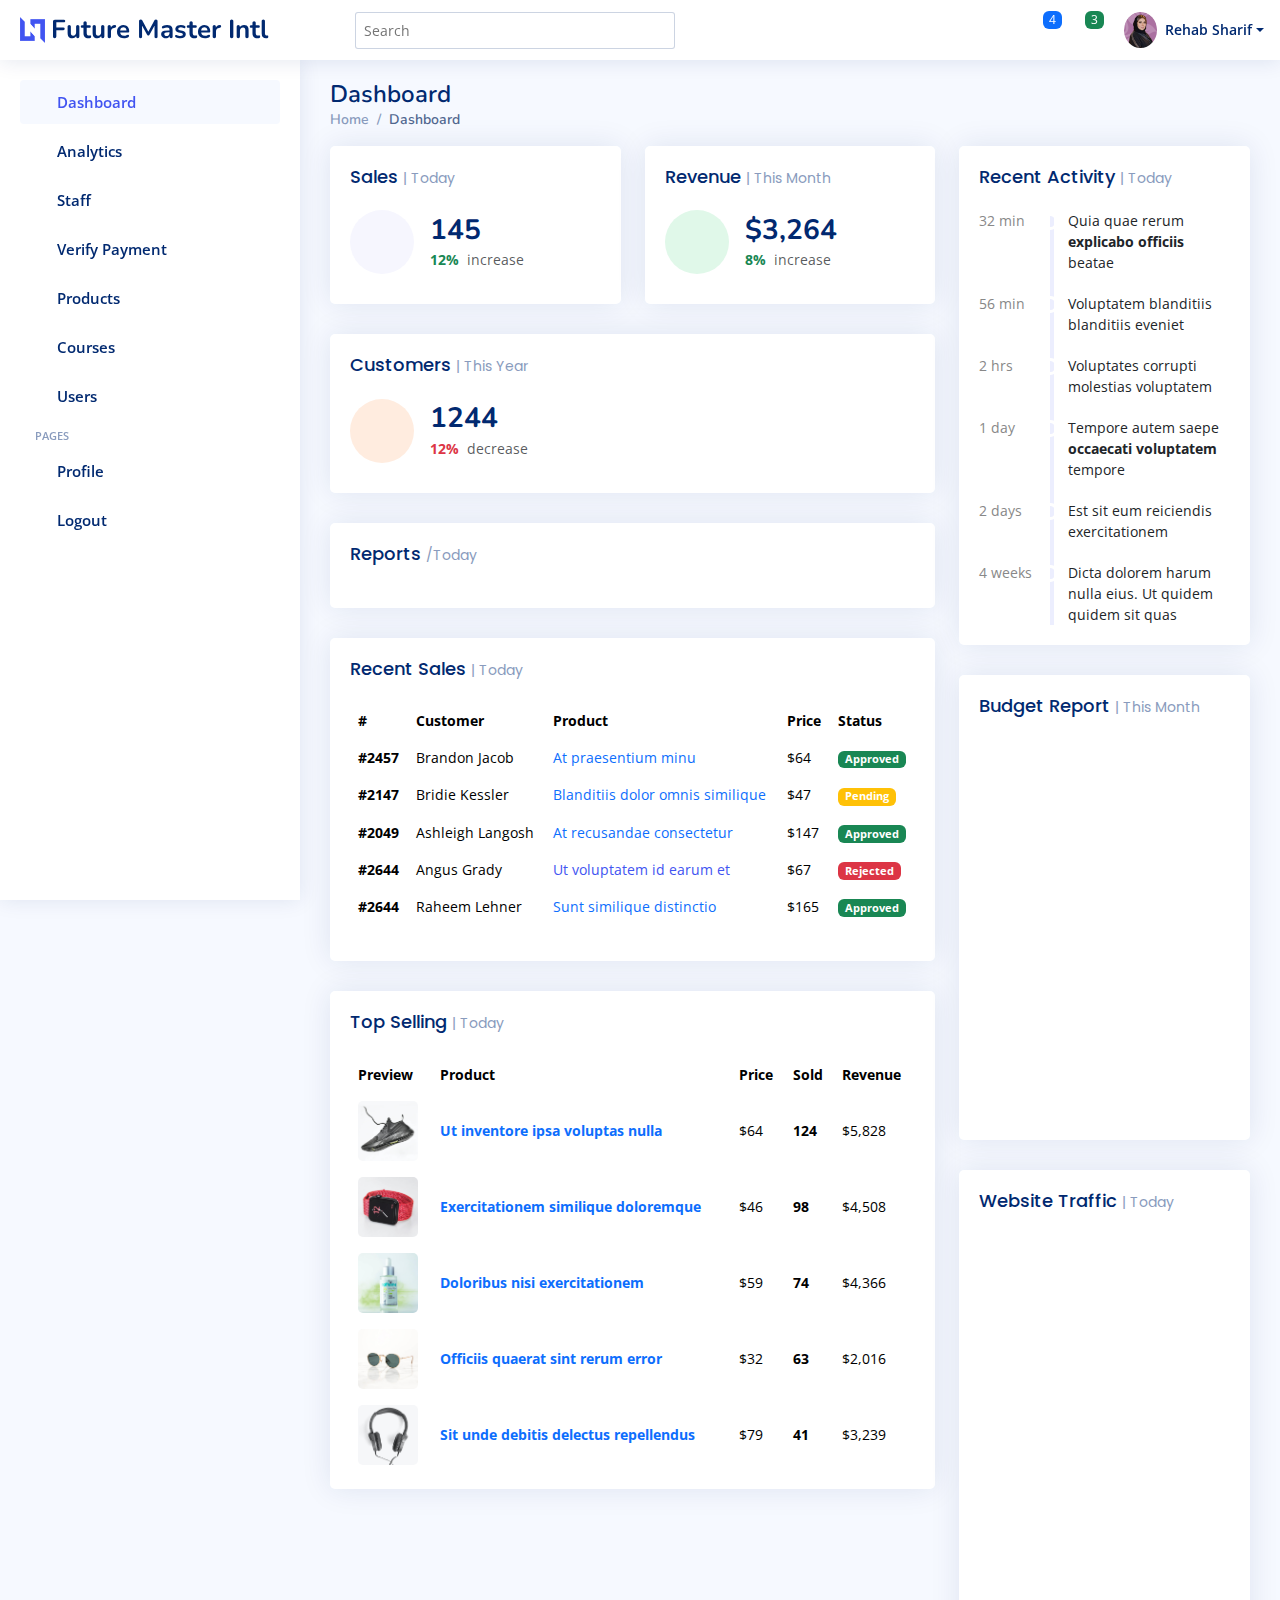
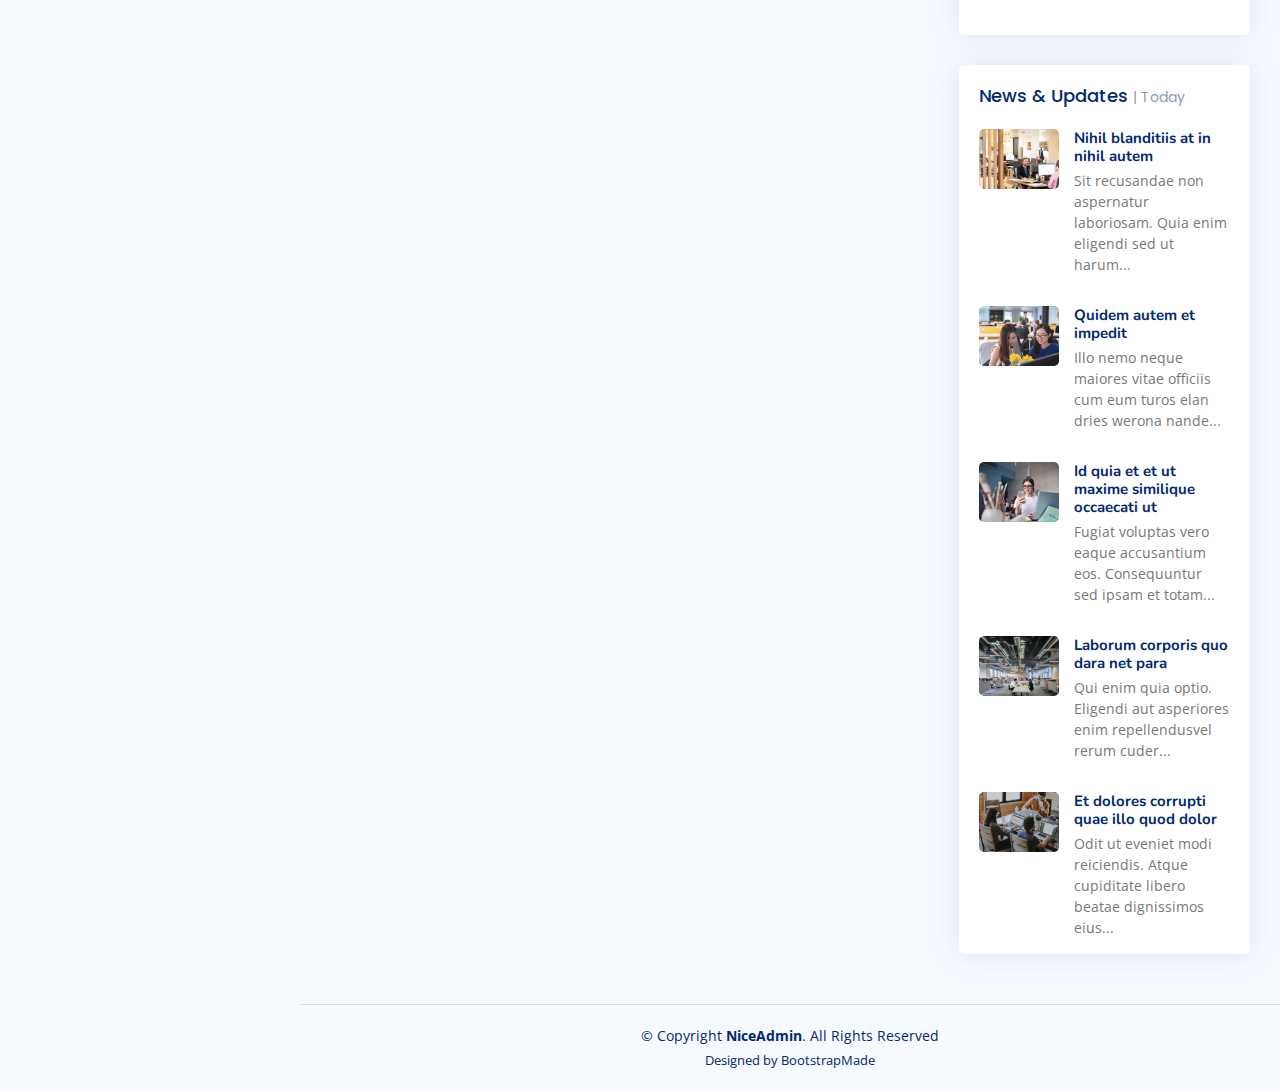
==== commit 91aa103f: "updates link stylesheets path" ====
--- a/index.html
+++ b/index.html
@@ -18,13 +18,13 @@
   <link href="https://fonts.googleapis.com/css?family=Open+Sans:300,300i,400,400i,600,600i,700,700i|Nunito:300,300i,400,400i,600,600i,700,700i|Poppins:300,300i,400,400i,500,500i,600,600i,700,700i" rel="stylesheet">
 
   <!-- Vendor CSS Files -->
-  <link href="assets/vendor/bootstrap/css/bootstrap.min.css" rel="stylesheet">
-  <link href="assets/vendor/bootstrap-icons/bootstrap-icons.css" rel="stylesheet">
-  <link href="assets/vendor/boxicons/css/boxicons.min.css" rel="stylesheet">
-  <link href="assets/vendor/quill/quill.snow.css" rel="stylesheet">
-  <link href="assets/vendor/quill/quill.bubble.css" rel="stylesheet">
-  <link href="assets/vendor/remixicon/remixicon.css" rel="stylesheet">
-  <link href="assets/vendor/simple-datatables/style.css" rel="stylesheet">
+  <link href="bootstrap.min.css" rel="stylesheet">
+  <link href="bootstrap-icons.css" rel="stylesheet">
+  <link href="boxicons.min.css" rel="stylesheet">
+  <link href="quill.snow.css" rel="stylesheet">
+  <link href="quill.bubble.css" rel="stylesheet">
+  <link href="remixicon.css" rel="stylesheet">
+  <link href="simpledatabasestyle.css" rel="stylesheet">
 
 
   <!-- Template Main CSS File -->
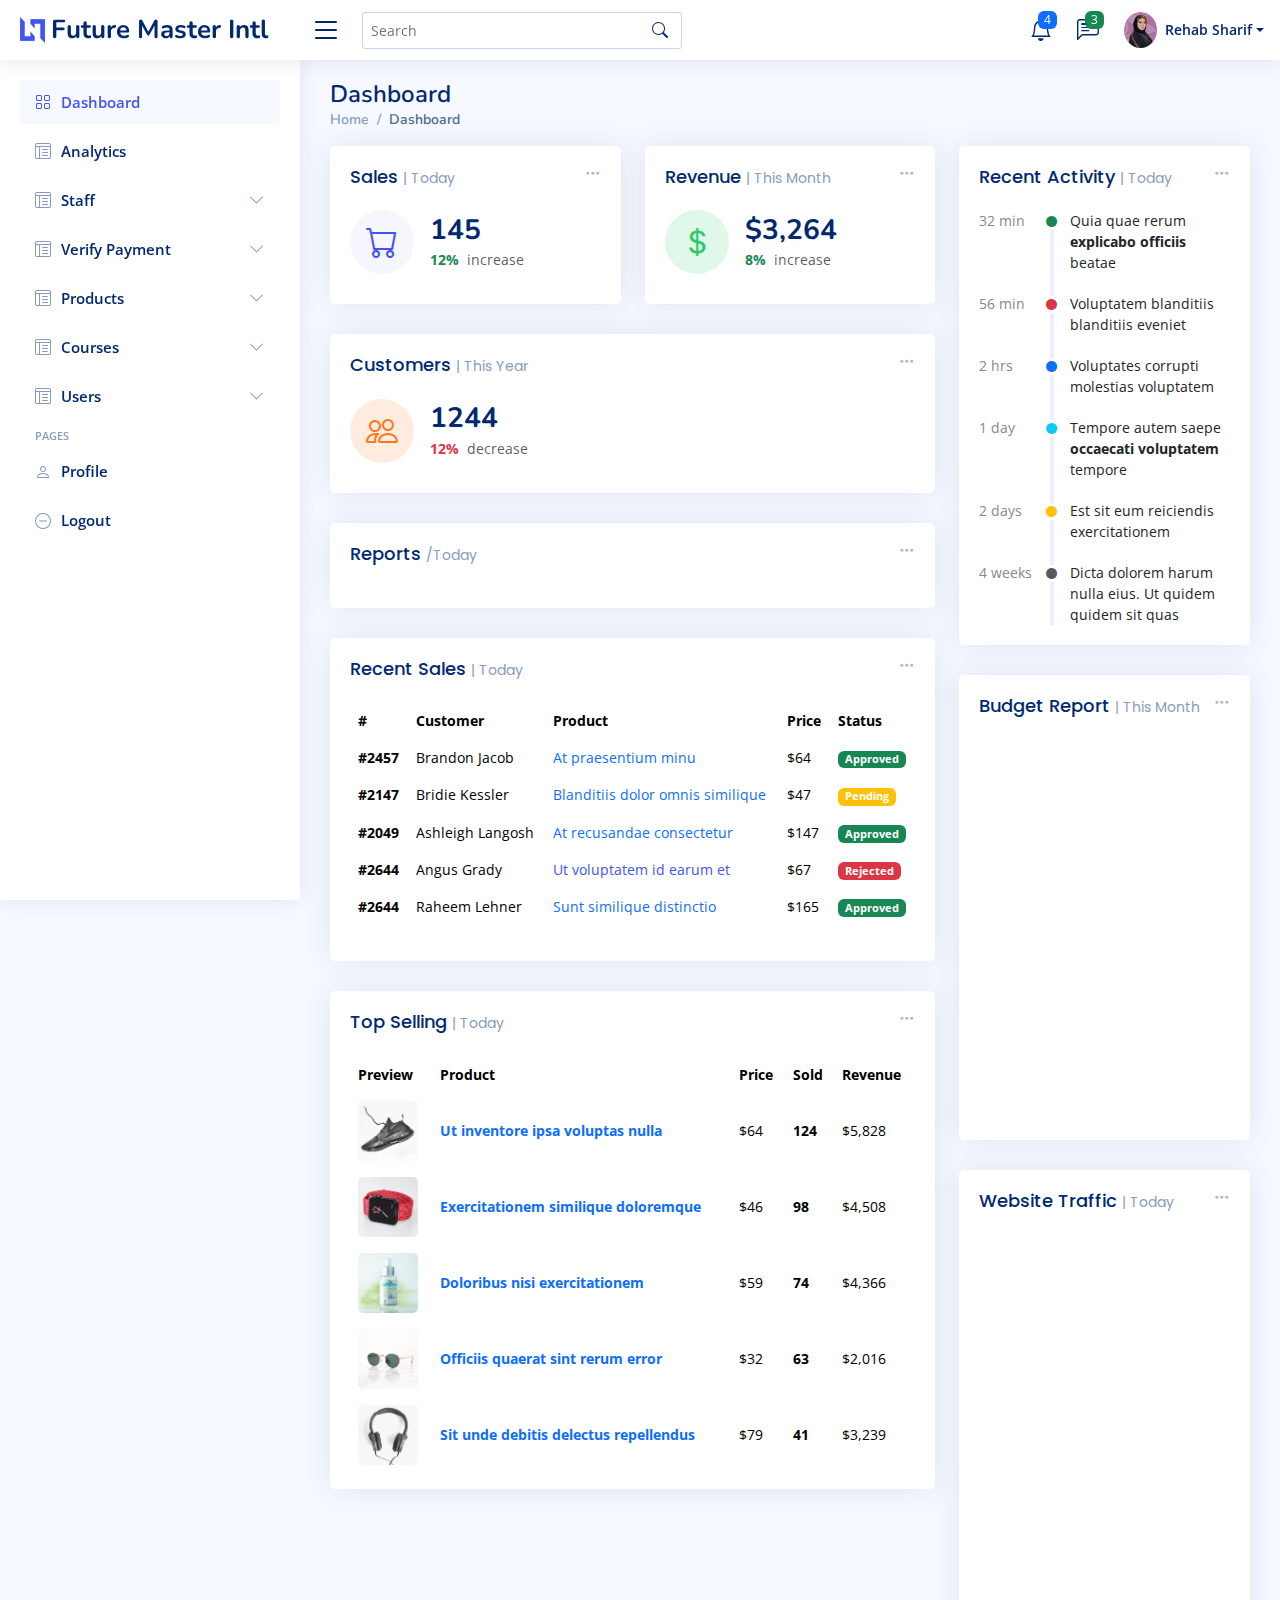
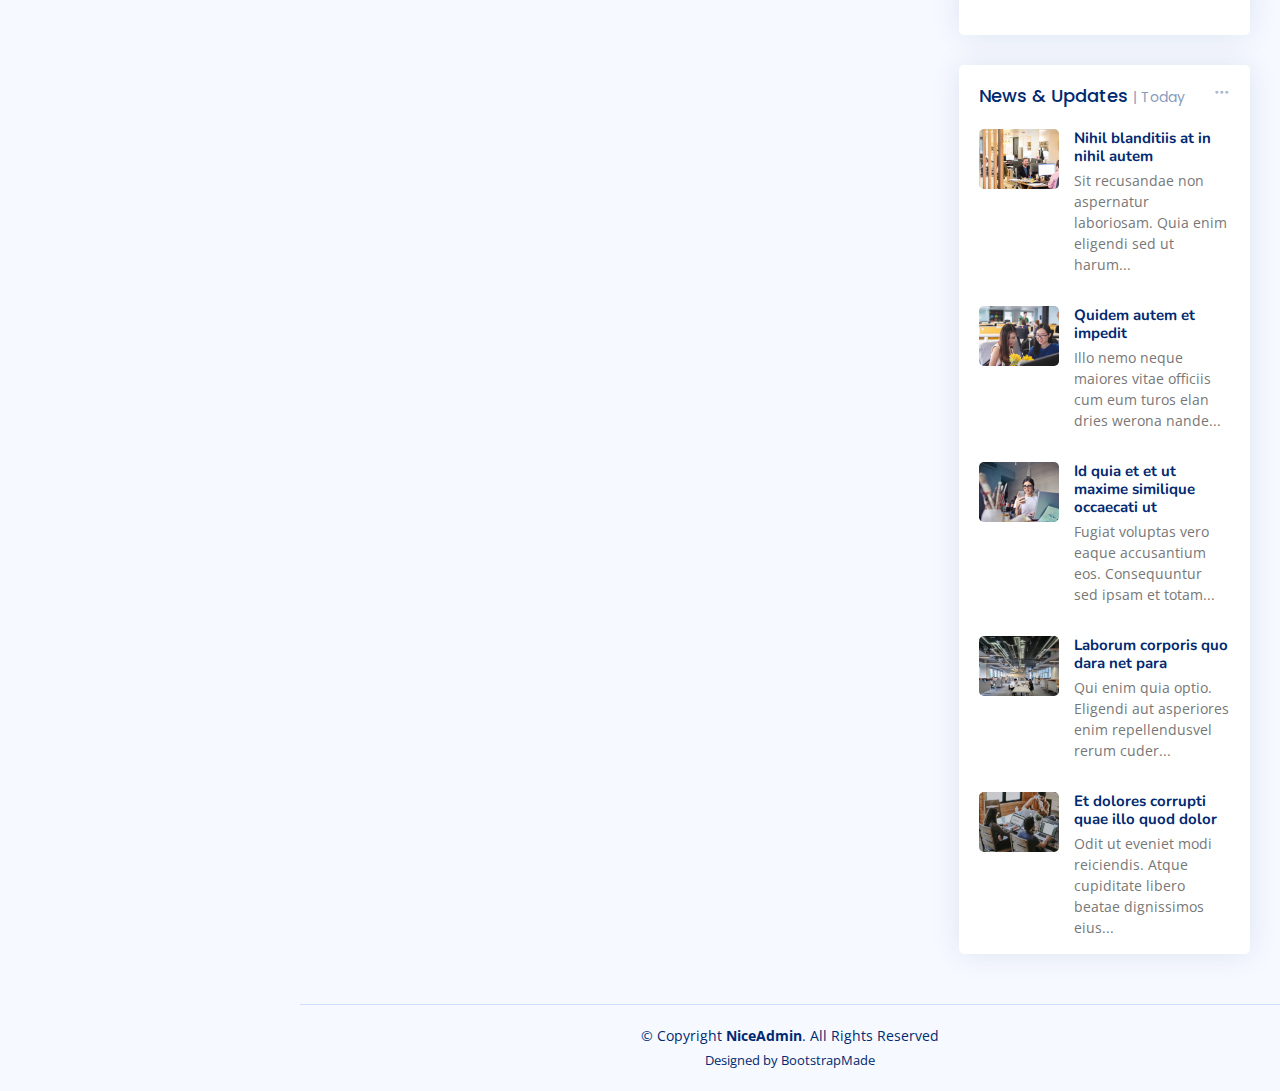
==== commit 443c8df9: "bootstrap icons cdn" ====
--- a/index.html
+++ b/index.html
@@ -26,6 +26,9 @@
   <link href="remixicon.css" rel="stylesheet">
   <link href="simpledatabasestyle.css" rel="stylesheet">
 
+  <!-- cdn links because file not working no icons -->
+  <link rel="stylesheet" href="https://cdn.jsdelivr.net/npm/bootstrap-icons@1.11.3/font/bootstrap-icons.min.css">
+  
 
   <!-- Template Main CSS File -->
   <link href="style.css" rel="stylesheet">
@@ -1085,7 +1088,7 @@
   <script src="assets/vendor/php-email-form/validate.js"></script>
 
   <!-- Template Main JS File -->
-  <script src="assets/js/main.js"></script>
+  <script src="main.js"></script>
 
 </body>
 
